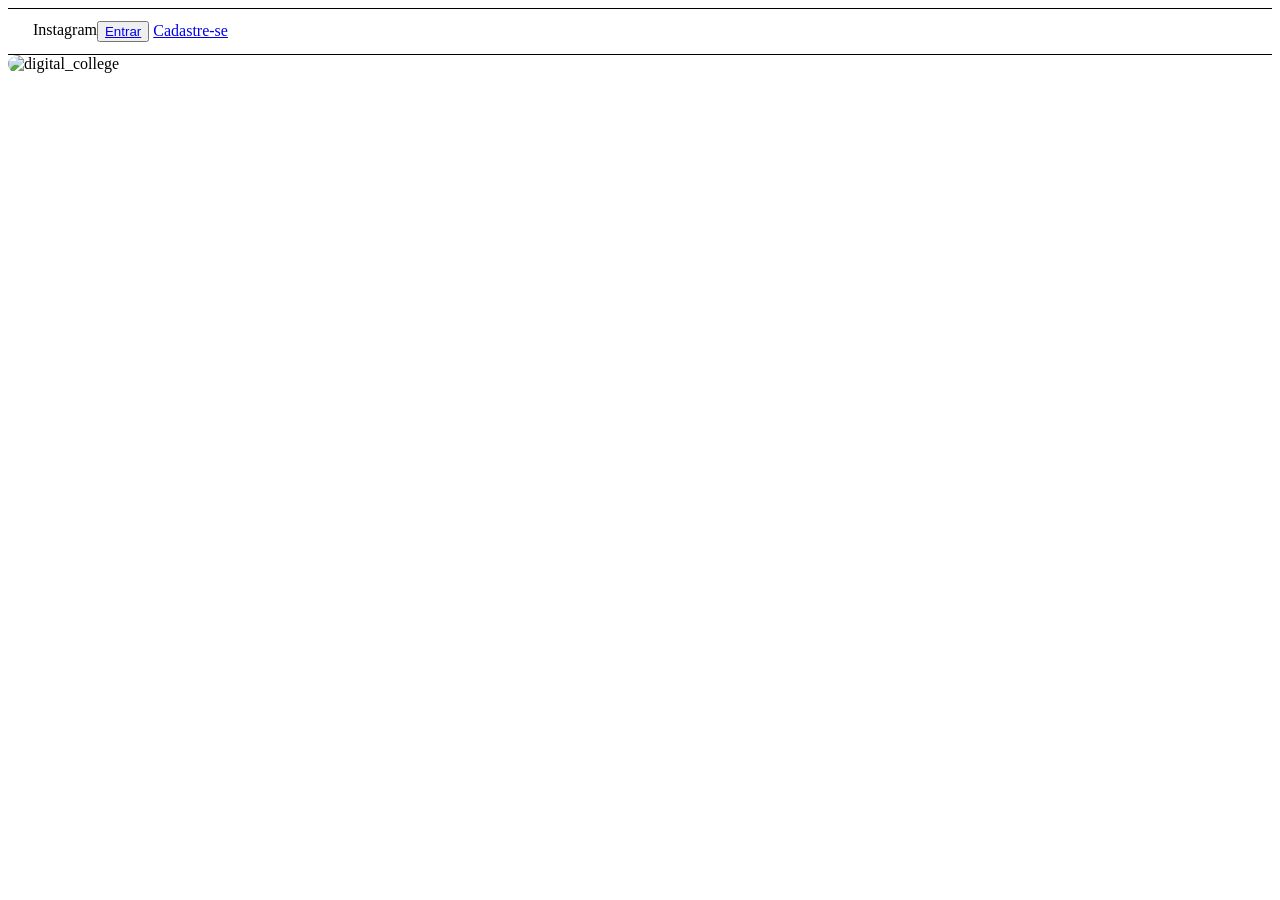
==== index.html @ 43a05613 "primeiro commit" ====
<!DOCTYPE html>
<html lang="pt-BR">
<head>
    <meta charset="UTF-8">
    <meta name="viewport" content="width=device-width, initial-scale=1.0">
    <title>Perfil do Instagram</title>
    <link rel="stylesheet" href="style.css">
</head>
<body>

    <header class="topo">
        <div class="topo_direito">
            Instagram
        </div>
        <div class="topo_esquerdo">
            <button class=""><a href="https://www.instagram.com/accounts/login/?next=%2Fdigitalcollegebr%2F&source=desktop_nav">Entrar</a></button>
            <a href="https://www.instagram.com/accounts/emailsignup/">Cadastre-se</a>
        </div>
    </header>
    
    <div>
        <img class="fotodoperfil" src="https://scontent.cdninstagram.com/v/t51.82787-19/590409916_18061246415629563_3372163222906631477_n.jpg?stp=dst-jpg_s150x150_tt6&_nc_cat=108&ccb=7-5&_nc_sid=f7ccc5&efg=eyJ2ZW5jb2RlX3RhZyI6InByb2ZpbGVfcGljLnd3dy4zODEuQzMifQ%3D%3D&_nc_ohc=gFbC1vBKerYQ7kNvwGE9d-O&_nc_oc=AdqjjHhSqn-TiH2oVNxGgLSxRwfoQ6ft7R94mppZNViqtXNPcxkmL9AdVPqzAErIkko&_nc_zt=24&_nc_ht=scontent.cdninstagram.com&_nc_gid=qAGZfdOoos5RETiTaDsreA&_nc_ss=7b689&oh=00_AQJuX-PdkKJggHVuyYEhwKoTq9SeVcZaqMMuGZTqsvoJww&oe=6AB09D80" alt="digital_college">
    </div>

</body>
</html>
---- style.css ----
header{
    background-color: white;
    padding: 12px 25px;
    border: 2px  solid black;
    border-width: 1px 0 1px 0;
    flex-direction: row;

    display: flex;
    flex-direction: row; 
    align-items: left; 
    justify-content: left;
}

.topo_esquerdo{
    /* display: flex; */
    /* align-items: right; */
}

.fotodoperfil{
    border-radius: 80px;
}
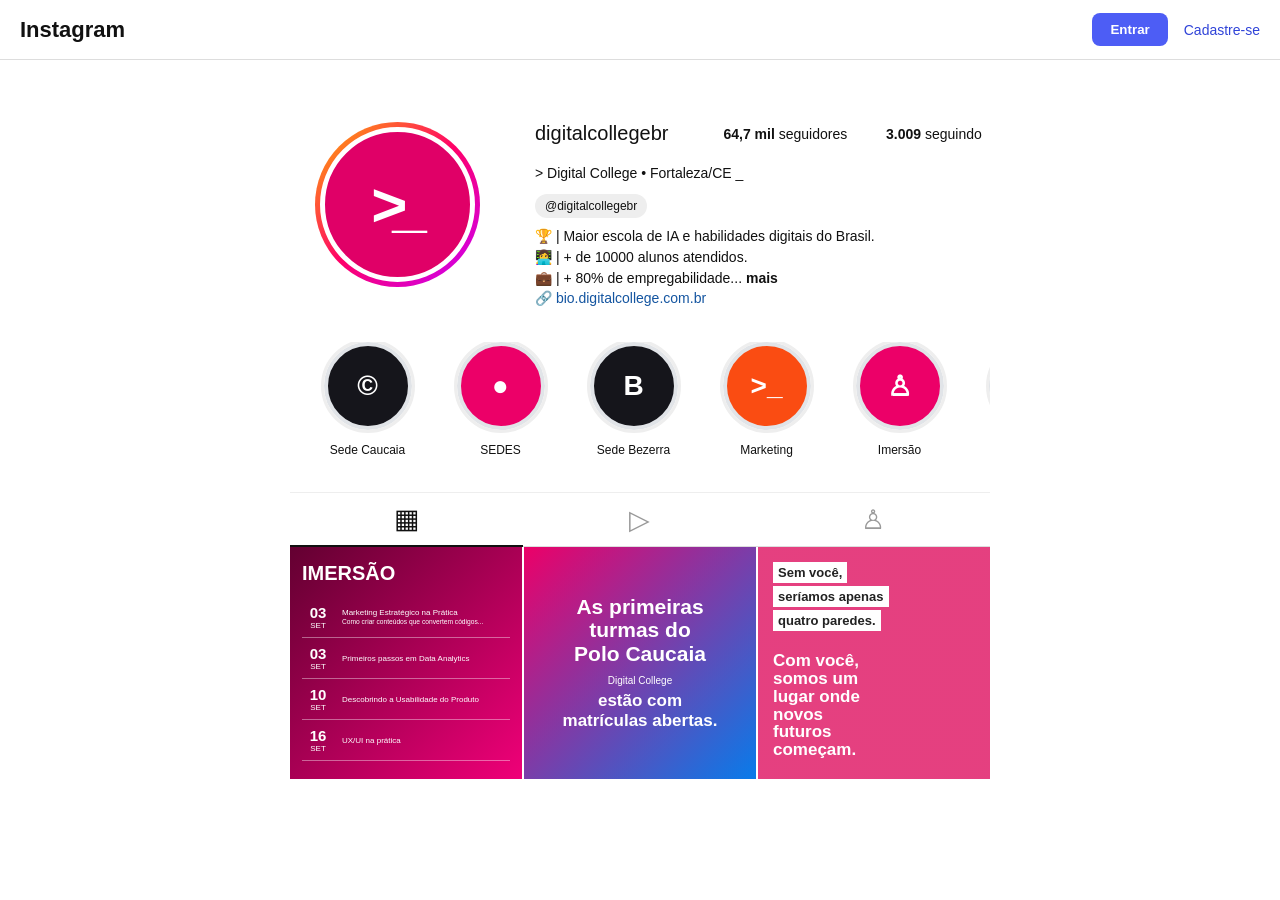
==== commit 827bf835: "Atualização do perfil" ====
--- a/index.html
+++ b/index.html
@@ -3,24 +3,202 @@
 <head>
     <meta charset="UTF-8">
     <meta name="viewport" content="width=device-width, initial-scale=1.0">
-    <title>Perfil do Instagram</title>
+    <title>Instagram - Digital College</title>
     <link rel="stylesheet" href="style.css">
 </head>
+
 <body>
 
     <header class="topo">
-        <div class="topo_direito">
-            Instagram
-        </div>
-        <div class="topo_esquerdo">
-            <button class=""><a href="https://www.instagram.com/accounts/login/?next=%2Fdigitalcollegebr%2F&source=desktop_nav">Entrar</a></button>
+        <h1>Instagram</h1>
+
+        <div class="botoes">
+            <button>Entrar</button>
             <a href="https://www.instagram.com/accounts/emailsignup/">Cadastre-se</a>
         </div>
     </header>
-    
-    <div>
-        <img class="fotodoperfil" src="https://scontent.cdninstagram.com/v/t51.82787-19/590409916_18061246415629563_3372163222906631477_n.jpg?stp=dst-jpg_s150x150_tt6&_nc_cat=108&ccb=7-5&_nc_sid=f7ccc5&efg=eyJ2ZW5jb2RlX3RhZyI6InByb2ZpbGVfcGljLnd3dy4zODEuQzMifQ%3D%3D&_nc_ohc=gFbC1vBKerYQ7kNvwGE9d-O&_nc_oc=AdqjjHhSqn-TiH2oVNxGgLSxRwfoQ6ft7R94mppZNViqtXNPcxkmL9AdVPqzAErIkko&_nc_zt=24&_nc_ht=scontent.cdninstagram.com&_nc_gid=qAGZfdOoos5RETiTaDsreA&_nc_ss=7b689&oh=00_AQJuX-PdkKJggHVuyYEhwKoTq9SeVcZaqMMuGZTqsvoJww&oe=6AB09D80" alt="digital_college">
-    </div>
+
+    <main>
+
+        <section class="perfil">
+
+            <div class="foto-perfil">
+                <div class="logo">
+                    <span>&gt;_</span>
+                </div>
+            </div>
+
+            <div class="informacoes">
+
+                <div class="linha-principal">
+                    <h2>digitalcollegebr</h2>
+
+                    <div class="numeros">
+                        <strong>64,7 mil</strong> seguidores
+                        <strong>3.009</strong> seguindo
+                    </div>
+                </div>
+
+                <p class="categoria">
+                    &gt; Digital College • Fortaleza/CE _
+                </p>
+
+                <div class="tag">@digitalcollegebr</div>
+
+                <p>🏆 | Maior escola de IA e habilidades digitais do Brasil.</p>
+                <p>👩‍💻 | + de 10000 alunos atendidos.</p>
+                <p>💼 | + 80% de empregabilidade... <b>mais</b></p>
+
+                <a class="site" href="#">
+                    🔗 bio.digitalcollege.com.br
+                </a>
+
+            </div>
+        </section>
+
+        <section class="stories">
+
+            <div class="story">
+                <div class="story-icon preto">
+                    <span>©</span>
+                </div>
+                <p>Sede Caucaia</p>
+            </div>
+
+            <div class="story">
+                <div class="story-icon rosa">
+                    <span>●</span>
+                </div>
+                <p>SEDES</p>
+            </div>
+
+            <div class="story">
+                <div class="story-icon preto">
+                    <span>B</span>
+                </div>
+                <p>Sede Bezerra</p>
+            </div>
+
+            <div class="story">
+                <div class="story-icon laranja">
+                    <span>&gt;_</span>
+                </div>
+                <p>Marketing</p>
+            </div>
+
+            <div class="story">
+                <div class="story-icon rosa">
+                    <span>♙</span>
+                </div>
+                <p>Imersão</p>
+            </div>
+
+            <div class="story">
+                <div class="story-icon preto">
+                    <span>+</span>
+                </div>
+                <p>Imersões</p>
+            </div>
+
+        </section>
+
+        <nav class="menu">
+
+            <div class="menu-item ativo">
+                ▦
+            </div>
+
+            <div class="menu-item">
+                ▷
+            </div>
+
+            <div class="menu-item">
+                ♙
+            </div>
+
+        </nav>
+
+        <section class="posts">
+
+            <article class="post">
+                <div class="post-conteudo post1">
+                    <h3>IMERSÃO</h3>
+
+                    <div class="agenda">
+                        <div>
+                            <strong>03</strong>
+                            SET
+                        </div>
+
+                        <p>
+                            Marketing Estratégico na Prática<br>
+                            <small>Como criar conteúdos que convertem códigos...</small>
+                        </p>
+                    </div>
+
+                    <div class="agenda">
+                        <div>
+                            <strong>03</strong>
+                            SET
+                        </div>
+
+                        <p>
+                            Primeiros passos em Data Analytics
+                        </p>
+                    </div>
+
+                    <div class="agenda">
+                        <div>
+                            <strong>10</strong>
+                            SET
+                        </div>
+
+                        <p>
+                            Descobrindo a Usabilidade do Produto
+                        </p>
+                    </div>
+
+                    <div class="agenda">
+                        <div>
+                            <strong>16</strong>
+                            SET
+                        </div>
+
+                        <p>
+                            UX/UI na prática
+                        </p>
+                    </div>
+                </div>
+            </article>
+
+            <article class="post post2">
+                <div>
+                    <h2>As primeiras<br>turmas do<br>Polo Caucaia</h2>
+                    <p>Digital College</p>
+                    <strong>estão com<br>matrículas abertas.</strong>
+                </div>
+            </article>
+
+            <article class="post post3">
+                <div class="texto-post">
+                    <span>Sem você,</span>
+                    <span>seríamos apenas</span>
+                    <span>quatro paredes.</span>
+
+                    <p>
+                        Com você,<br>
+                        somos um<br>
+                        lugar onde<br>
+                        novos<br>
+                        futuros<br>
+                        começam.
+                    </p>
+                </div>
+            </article>
+
+        </section>
+
+    </main>
 
 </body>
 </html>
--- a/style.css
+++ b/style.css
@@ -1,21 +1,439 @@
-header{
-    background-color: white;
-    padding: 12px 25px;
-    border: 2px  solid black;
-    border-width: 1px 0 1px 0;
-    flex-direction: row;
-
-    display: flex;
-    flex-direction: row; 
-    align-items: left; 
-    justify-content: left;
-}
-
-.topo_esquerdo{
-    /* display: flex; */
-    /* align-items: right; */
-}
-
-.fotodoperfil{
-    border-radius: 80px;
-}
+* {
+    margin: 0;
+    padding: 0;
+    box-sizing: border-box;
+}
+
+body {
+    font-family: Arial, Helvetica, sans-serif;
+    color: #111;
+    background: #fff;
+}
+
+/* TOPO */
+
+.topo {
+    height: 60px;
+    border-bottom: 1px solid #ddd;
+
+    display: flex;
+    align-items: center;
+    justify-content: space-between;
+
+    padding: 0 20px;
+}
+
+.topo h1 {
+    font-size: 22px;
+    font-weight: 600;
+}
+
+.botoes {
+    display: flex;
+    align-items: center;
+    gap: 16px;
+}
+
+.botoes button {
+    border: none;
+    background: #4d5df5;
+    color: white;
+
+    padding: 9px 18px;
+    border-radius: 8px;
+
+    font-weight: bold;
+    cursor: pointer;
+}
+
+.botoes a {
+    color: #3044d8;
+    text-decoration: none;
+    font-size: 14px;
+}
+
+/* PERFIL */
+
+main {
+    max-width: 700px;
+    margin: auto;
+}
+
+.perfil {
+    display: flex;
+    gap: 55px;
+    padding: 62px 25px 35px;
+}
+
+.foto-perfil {
+    min-width: 165px;
+    height: 165px;
+
+    border-radius: 50%;
+
+    padding: 5px;
+
+    background: linear-gradient(
+        135deg,
+        #ffb000,
+        #ff0069,
+        #c800ff
+    );
+}
+
+.logo {
+    width: 100%;
+    height: 100%;
+
+    border-radius: 50%;
+
+    background: #e00067;
+
+    border: 5px solid white;
+
+    display: flex;
+    justify-content: center;
+    align-items: center;
+}
+
+.logo span {
+    color: white;
+    font-size: 62px;
+    font-weight: bold;
+    letter-spacing: -15px;
+    margin-left: -12px;
+}
+
+.informacoes {
+    flex: 1;
+}
+
+.linha-principal {
+    display: flex;
+    align-items: center;
+    gap: 55px;
+    margin-bottom: 18px;
+}
+
+.linha-principal h2 {
+    font-size: 20px;
+    font-weight: 400;
+}
+
+.numeros {
+    font-size: 14px;
+    white-space: nowrap;
+}
+
+.numeros strong:nth-of-type(2) {
+    margin-left: 35px;
+}
+
+.categoria {
+    font-size: 14px;
+    margin-bottom: 10px;
+}
+
+.tag {
+    display: inline-block;
+    background: #eee;
+    border-radius: 20px;
+    padding: 5px 10px;
+    font-size: 12px;
+    margin-bottom: 8px;
+}
+
+.informacoes p {
+    font-size: 14px;
+    line-height: 1.5;
+}
+
+.site {
+    color: #1455a0;
+    text-decoration: none;
+    font-size: 14px;
+}
+
+/* STORIES */
+
+.stories {
+    display: flex;
+    gap: 28px;
+
+    padding: 0 25px 35px;
+
+    overflow: hidden;
+}
+
+.story {
+    min-width: 105px;
+    text-align: center;
+}
+
+.story-icon {
+    width: 88px;
+    height: 88px;
+
+    margin: auto;
+
+    border-radius: 50%;
+
+    border: 4px solid #e1e4e8;
+    outline: 3px solid #eee;
+
+    display: flex;
+    align-items: center;
+    justify-content: center;
+
+    color: white;
+
+    font-size: 28px;
+    font-weight: bold;
+}
+
+.preto {
+    background: #15151b;
+}
+
+.rosa {
+    background: #ec0068;
+}
+
+.laranja {
+    background: #fa4c12;
+}
+
+.story p {
+    font-size: 12px;
+    margin-top: 13px;
+}
+
+/* MENU */
+
+.menu {
+    height: 55px;
+
+    border-bottom: 1px solid #ddd;
+    border-top: 1px solid #eee;
+
+    display: flex;
+    justify-content: space-around;
+    align-items: center;
+}
+
+.menu-item {
+    width: 33.33%;
+    text-align: center;
+
+    color: #999;
+    font-size: 27px;
+    height: 55px;
+
+    display: flex;
+    align-items: center;
+    justify-content: center;
+}
+
+.menu-item.ativo {
+    color: #111;
+    border-bottom: 2px solid #111;
+}
+
+/* POSTS */
+
+.posts {
+    display: grid;
+    grid-template-columns: repeat(3, 1fr);
+    gap: 2px;
+}
+
+.post {
+    aspect-ratio: 1 / 1;
+    overflow: hidden;
+}
+
+/* PRIMEIRO POST */
+
+.post1 {
+    height: 100%;
+    padding: 15px 12px;
+
+    color: white;
+
+    background:
+        linear-gradient(
+            135deg,
+            #630031,
+            #f00078
+        );
+}
+
+.post1 h3 {
+    font-size: 20px;
+    margin-bottom: 12px;
+}
+
+.agenda {
+    display: flex;
+    align-items: center;
+
+    gap: 8px;
+
+    border-bottom: 1px solid rgba(255,255,255,.4);
+
+    padding: 7px 0;
+
+    font-size: 8px;
+}
+
+.agenda div {
+    width: 32px;
+    text-align: center;
+}
+
+.agenda strong {
+    display: block;
+    font-size: 15px;
+}
+
+.agenda p {
+    font-size: 8px;
+}
+
+/* SEGUNDO POST */
+
+.post2 {
+    background: linear-gradient(
+        135deg,
+        #ec0068,
+        #087bea
+    );
+
+    color: white;
+
+    display: flex;
+    align-items: center;
+    justify-content: center;
+
+    text-align: center;
+}
+
+.post2 h2 {
+    font-size: 21px;
+    line-height: 1.1;
+    margin-bottom: 10px;
+}
+
+.post2 p {
+    font-size: 10px;
+    margin-bottom: 5px;
+}
+
+.post2 strong {
+    font-size: 17px;
+}
+
+/* TERCEIRO POST */
+
+.post3 {
+    background:
+        linear-gradient(
+            rgba(220, 0, 85, .75),
+            rgba(220, 0, 85, .75)
+        ),
+        url("https://images.unsplash.com/photo-1521737711867-e3b97375f902?auto=format&fit=crop&w=600&q=80");
+
+    background-size: cover;
+    background-position: center;
+
+    color: white;
+
+    padding: 15px;
+}
+
+.texto-post {
+    display: flex;
+    flex-direction: column;
+    gap: 3px;
+}
+
+.texto-post span {
+    background: white;
+    color: #222;
+
+    width: fit-content;
+
+    padding: 3px 5px;
+
+    font-size: 13px;
+    font-weight: bold;
+}
+
+.texto-post p {
+    margin-top: 18px;
+
+    font-size: 17px;
+    font-weight: bold;
+    line-height: 1.05;
+}
+
+/* RESPONSIVO */
+
+@media (max-width: 600px) {
+
+    .perfil {
+        gap: 25px;
+        padding: 40px 15px 30px;
+    }
+
+    .foto-perfil {
+        min-width: 100px;
+        height: 100px;
+    }
+
+    .logo span {
+        font-size: 40px;
+    }
+
+    .linha-principal {
+        display: block;
+    }
+
+    .numeros {
+        margin-top: 12px;
+    }
+
+    .numeros strong:nth-of-type(2) {
+        margin-left: 15px;
+    }
+
+    .stories {
+        gap: 12px;
+        padding-left: 15px;
+    }
+
+    .story {
+        min-width: 80px;
+    }
+
+    .story-icon {
+        width: 70px;
+        height: 70px;
+    }
+
+    .post2 h2 {
+        font-size: 16px;
+    }
+
+    .post2 strong {
+        font-size: 13px;
+    }
+
+    .texto-post span {
+        font-size: 10px;
+    }
+
+    .texto-post p {
+        font-size: 13px;
+    }
+}
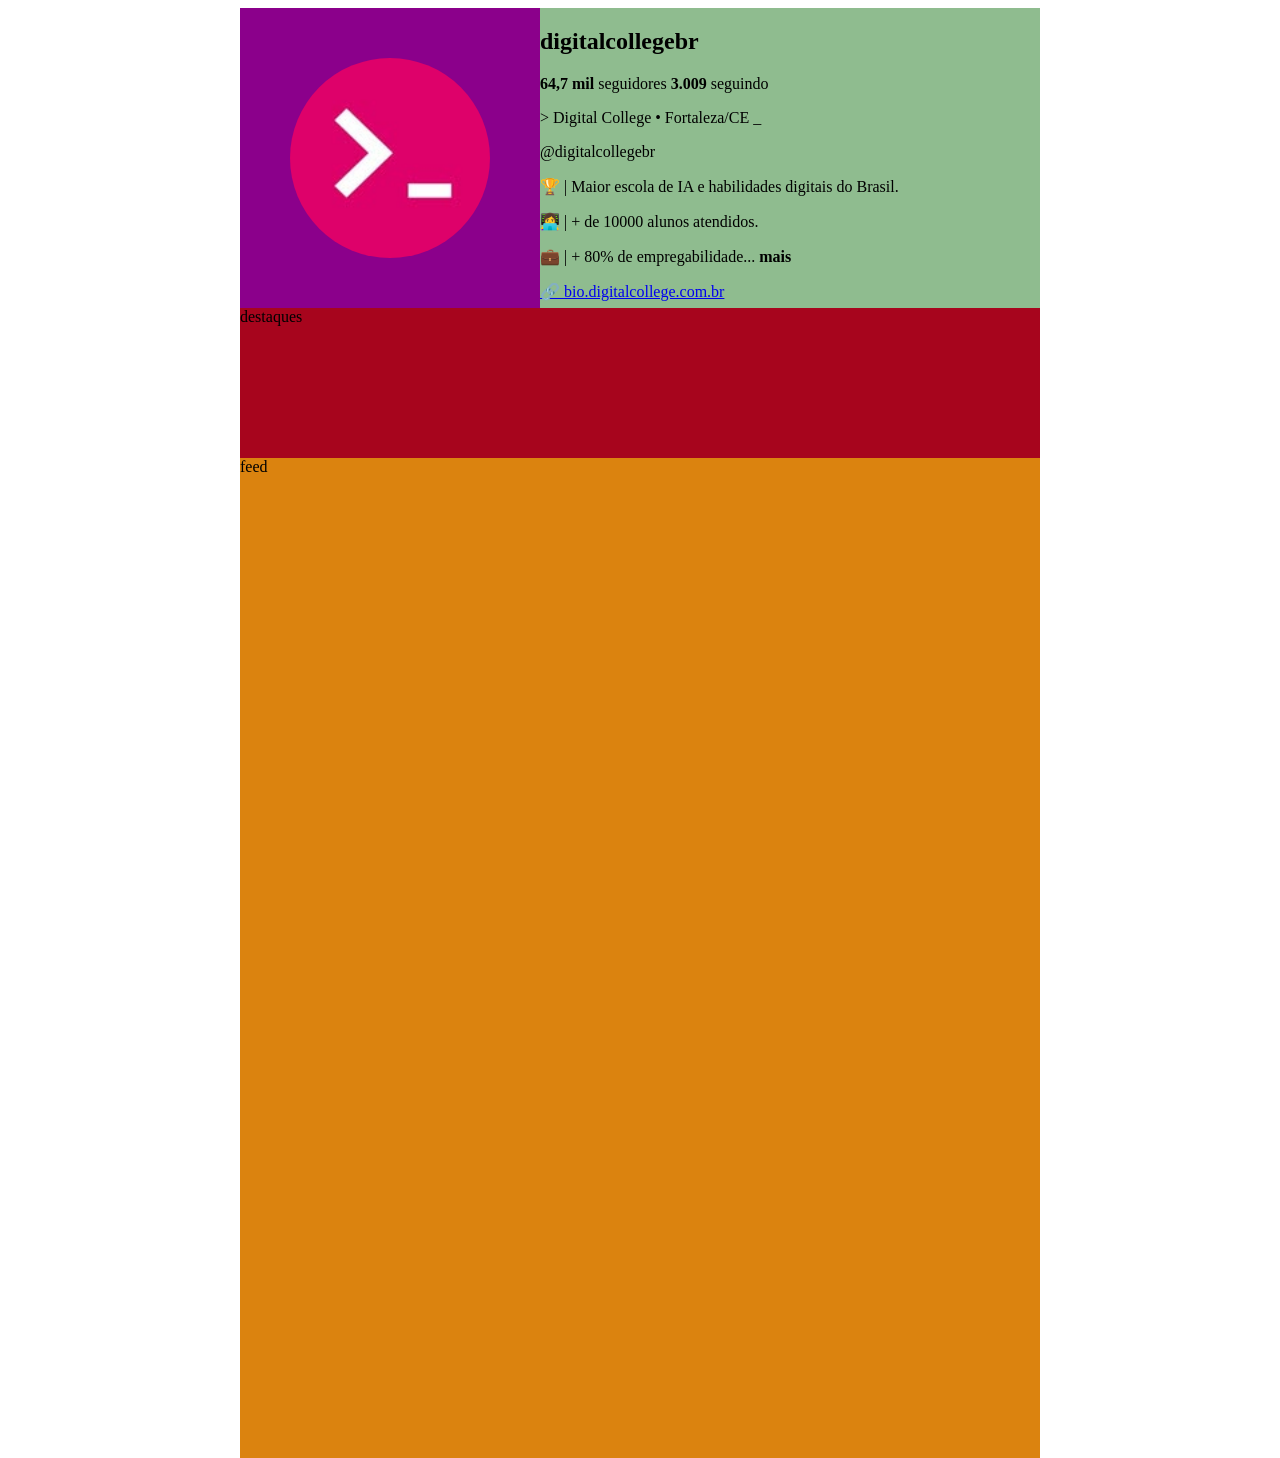
==== commit 988b491d: "fix(ajeitei mais um pouco o cabecalho)" ====
--- a/index.html
+++ b/index.html
@@ -1,204 +1,48 @@
 <!DOCTYPE html>
-<html lang="pt-BR">
+<html lang="en">
 <head>
     <meta charset="UTF-8">
     <meta name="viewport" content="width=device-width, initial-scale=1.0">
-    <title>Instagram - Digital College</title>
+    <title>Insta</title>
     <link rel="stylesheet" href="style.css">
 </head>
-
 <body>
-
-    <header class="topo">
-        <h1>Instagram</h1>
-
-        <div class="botoes">
-            <button>Entrar</button>
-            <a href="https://www.instagram.com/accounts/emailsignup/">Cadastre-se</a>
-        </div>
-    </header>
-
-    <main>
-
-        <section class="perfil">
-
-            <div class="foto-perfil">
-                <div class="logo">
-                    <span>&gt;_</span>
+    <div id="conteudo">
+            <div id="cabecalho">    
+                <div id="fotodeperfil">
+                    <img id="foto" height="200" src="12.jpg" alt="Digital_College">
                 </div>
-            </div>
-
-            <div class="informacoes">
-
-                <div class="linha-principal">
+                <div id="textodeperfil">
                     <h2>digitalcollegebr</h2>
 
-                    <div class="numeros">
+                    <div id="numeros">
                         <strong>64,7 mil</strong> seguidores
                         <strong>3.009</strong> seguindo
                     </div>
+
+                    <div id="categorias">
+                    <p class="categoria">
+                    > Digital College • Fortaleza/CE _
+                    </p>
+
+                    <div class="tag">@digitalcollegebr
+                    </div>
+                        
+                        <p>🏆 | Maior escola de IA e habilidades digitais do Brasil.</p>
+                        <p>👩‍💻 | + de 10000 alunos atendidos.</p>
+                        <p>💼 | + 80% de empregabilidade... <b>mais</b></p>
+                       
+                    <a class="site" href="#">
+                        🔗 bio.digitalcollege.com.br
+                    </a>
                 </div>
 
-                <p class="categoria">
-                    &gt; Digital College • Fortaleza/CE _
-                </p>
-
-                <div class="tag">@digitalcollegebr</div>
-
-                <p>🏆 | Maior escola de IA e habilidades digitais do Brasil.</p>
-                <p>👩‍💻 | + de 10000 alunos atendidos.</p>
-                <p>💼 | + 80% de empregabilidade... <b>mais</b></p>
-
-                <a class="site" href="#">
-                    🔗 bio.digitalcollege.com.br
-                </a>
-
+                </div>
             </div>
-        </section>
-
-        <section class="stories">
-
-            <div class="story">
-                <div class="story-icon preto">
-                    <span>©</span>
-                </div>
-                <p>Sede Caucaia</p>
-            </div>
-
-            <div class="story">
-                <div class="story-icon rosa">
-                    <span>●</span>
-                </div>
-                <p>SEDES</p>
-            </div>
-
-            <div class="story">
-                <div class="story-icon preto">
-                    <span>B</span>
-                </div>
-                <p>Sede Bezerra</p>
-            </div>
-
-            <div class="story">
-                <div class="story-icon laranja">
-                    <span>&gt;_</span>
-                </div>
-                <p>Marketing</p>
-            </div>
-
-            <div class="story">
-                <div class="story-icon rosa">
-                    <span>♙</span>
-                </div>
-                <p>Imersão</p>
-            </div>
-
-            <div class="story">
-                <div class="story-icon preto">
-                    <span>+</span>
-                </div>
-                <p>Imersões</p>
-            </div>
-
-        </section>
-
-        <nav class="menu">
-
-            <div class="menu-item ativo">
-                ▦
-            </div>
-
-            <div class="menu-item">
-                ▷
-            </div>
-
-            <div class="menu-item">
-                ♙
-            </div>
-
-        </nav>
-
-        <section class="posts">
-
-            <article class="post">
-                <div class="post-conteudo post1">
-                    <h3>IMERSÃO</h3>
-
-                    <div class="agenda">
-                        <div>
-                            <strong>03</strong>
-                            SET
-                        </div>
-
-                        <p>
-                            Marketing Estratégico na Prática<br>
-                            <small>Como criar conteúdos que convertem códigos...</small>
-                        </p>
-                    </div>
-
-                    <div class="agenda">
-                        <div>
-                            <strong>03</strong>
-                            SET
-                        </div>
-
-                        <p>
-                            Primeiros passos em Data Analytics
-                        </p>
-                    </div>
-
-                    <div class="agenda">
-                        <div>
-                            <strong>10</strong>
-                            SET
-                        </div>
-
-                        <p>
-                            Descobrindo a Usabilidade do Produto
-                        </p>
-                    </div>
-
-                    <div class="agenda">
-                        <div>
-                            <strong>16</strong>
-                            SET
-                        </div>
-
-                        <p>
-                            UX/UI na prática
-                        </p>
-                    </div>
-                </div>
-            </article>
-
-            <article class="post post2">
-                <div>
-                    <h2>As primeiras<br>turmas do<br>Polo Caucaia</h2>
-                    <p>Digital College</p>
-                    <strong>estão com<br>matrículas abertas.</strong>
-                </div>
-            </article>
-
-            <article class="post post3">
-                <div class="texto-post">
-                    <span>Sem você,</span>
-                    <span>seríamos apenas</span>
-                    <span>quatro paredes.</span>
-
-                    <p>
-                        Com você,<br>
-                        somos um<br>
-                        lugar onde<br>
-                        novos<br>
-                        futuros<br>
-                        começam.
-                    </p>
-                </div>
-            </article>
-
-        </section>
-
-    </main>
-
+            <div id="destaques">destaques</div>
+            <div id="feed">feed</div>
+    </div>
 </body>
 </html>
+
+
--- a/style.css
+++ b/style.css
@@ -1,439 +1,61 @@
-* {
-    margin: 0;
-    padding: 0;
-    box-sizing: border-box;
+#conteudo {
+    width: 800px;
+    height: 1000px;
+    background-color: rgb(255, 230, 0);
+    margin: 0 auto;
 }
 
-body {
-    font-family: Arial, Helvetica, sans-serif;
-    color: #111;
-    background: #fff;
+#cabecalho {
+    width: 800px;
+    height: 300px;
+    background-color: rgb(6, 119, 119) ;
+    display: flex;
 }
 
-/* TOPO */
-
-.topo {
-    height: 60px;
-    border-bottom: 1px solid #ddd;
-
-    display: flex;
-    align-items: center;
-    justify-content: space-between;
-
-    padding: 0 20px;
+#destaques {
+    height: 150px;
+    width: 800px;
+    background-color: rgb(167, 5, 29);
 }
 
-.topo h1 {
-    font-size: 22px;
-    font-weight: 600;
+#feed{
+    height: 1000px;
+    width: 800px;
+    background-color: rgb(219, 131, 15);
 }
 
-.botoes {
-    display: flex;
-    align-items: center;
-    gap: 16px;
-}
-
-.botoes button {
-    border: none;
-    background: #4d5df5;
-    color: white;
-
-    padding: 9px 18px;
-    border-radius: 8px;
-
-    font-weight: bold;
-    cursor: pointer;
-}
-
-.botoes a {
-    color: #3044d8;
-    text-decoration: none;
-    font-size: 14px;
-}
-
-/* PERFIL */
-
-main {
-    max-width: 700px;
-    margin: auto;
-}
-
-.perfil {
-    display: flex;
-    gap: 55px;
-    padding: 62px 25px 35px;
-}
-
-.foto-perfil {
-    min-width: 165px;
-    height: 165px;
-
-    border-radius: 50%;
-
-    padding: 5px;
-
-    background: linear-gradient(
-        135deg,
-        #ffb000,
-        #ff0069,
-        #c800ff
-    );
-}
-
-.logo {
-    width: 100%;
-    height: 100%;
-
-    border-radius: 50%;
-
-    background: #e00067;
-
-    border: 5px solid white;
-
-    display: flex;
-    justify-content: center;
-    align-items: center;
-}
-
-.logo span {
-    color: white;
-    font-size: 62px;
-    font-weight: bold;
-    letter-spacing: -15px;
-    margin-left: -12px;
-}
-
-.informacoes {
-    flex: 1;
-}
-
-.linha-principal {
-    display: flex;
-    align-items: center;
-    gap: 55px;
-    margin-bottom: 18px;
-}
-
-.linha-principal h2 {
-    font-size: 20px;
-    font-weight: 400;
-}
-
-.numeros {
-    font-size: 14px;
-    white-space: nowrap;
-}
-
-.numeros strong:nth-of-type(2) {
-    margin-left: 35px;
-}
-
-.categoria {
-    font-size: 14px;
-    margin-bottom: 10px;
-}
-
-.tag {
-    display: inline-block;
-    background: #eee;
-    border-radius: 20px;
-    padding: 5px 10px;
-    font-size: 12px;
-    margin-bottom: 8px;
-}
-
-.informacoes p {
-    font-size: 14px;
-    line-height: 1.5;
-}
-
-.site {
-    color: #1455a0;
-    text-decoration: none;
-    font-size: 14px;
-}
-
-/* STORIES */
-
-.stories {
-    display: flex;
-    gap: 28px;
-
-    padding: 0 25px 35px;
-
-    overflow: hidden;
-}
-
-.story {
-    min-width: 105px;
-    text-align: center;
-}
-
-.story-icon {
-    width: 88px;
-    height: 88px;
-
-    margin: auto;
-
-    border-radius: 50%;
-
-    border: 4px solid #e1e4e8;
-    outline: 3px solid #eee;
-
+#fotodeperfil{
+    width: 300px;
+    height: 300px;
+    background-color: darkmagenta;
     display: flex;
     align-items: center;
     justify-content: center;
+    /* padding: 50px;
+    box-sizing: border-box;
+    uma opção pra enquadrar aí  */
 
-    color: white;
-
-    font-size: 28px;
-    font-weight: bold;
 }
 
-.preto {
-    background: #15151b;
+#foto{
+    border-radius: 100px;
 }
 
-.rosa {
-    background: #ec0068;
+/* img{
+    border-radius: 50%;
+    margin: 50px;
+} outra opção*/
+
+#textodeperfil{
+    width: 500px;
+    height: 300px;
+    background-color: darkseagreen;
+
 }
 
-.laranja {
-    background: #fa4c12;
-}
 
-.story p {
-    font-size: 12px;
-    margin-top: 13px;
-}
 
-/* MENU */
-
-.menu {
-    height: 55px;
-
-    border-bottom: 1px solid #ddd;
-    border-top: 1px solid #eee;
-
-    display: flex;
-    justify-content: space-around;
-    align-items: center;
-}
-
-.menu-item {
-    width: 33.33%;
-    text-align: center;
-
-    color: #999;
-    font-size: 27px;
-    height: 55px;
-
-    display: flex;
-    align-items: center;
-    justify-content: center;
-}
-
-.menu-item.ativo {
-    color: #111;
-    border-bottom: 2px solid #111;
-}
-
-/* POSTS */
-
-.posts {
-    display: grid;
-    grid-template-columns: repeat(3, 1fr);
-    gap: 2px;
-}
-
-.post {
-    aspect-ratio: 1 / 1;
-    overflow: hidden;
-}
-
-/* PRIMEIRO POST */
-
-.post1 {
-    height: 100%;
-    padding: 15px 12px;
-
-    color: white;
-
-    background:
-        linear-gradient(
-            135deg,
-            #630031,
-            #f00078
-        );
-}
-
-.post1 h3 {
-    font-size: 20px;
-    margin-bottom: 12px;
-}
-
-.agenda {
-    display: flex;
-    align-items: center;
-
-    gap: 8px;
-
-    border-bottom: 1px solid rgba(255,255,255,.4);
-
-    padding: 7px 0;
-
-    font-size: 8px;
-}
-
-.agenda div {
-    width: 32px;
-    text-align: center;
-}
-
-.agenda strong {
-    display: block;
-    font-size: 15px;
-}
-
-.agenda p {
-    font-size: 8px;
-}
-
-/* SEGUNDO POST */
-
-.post2 {
-    background: linear-gradient(
-        135deg,
-        #ec0068,
-        #087bea
-    );
-
-    color: white;
-
-    display: flex;
-    align-items: center;
-    justify-content: center;
-
-    text-align: center;
-}
-
-.post2 h2 {
-    font-size: 21px;
-    line-height: 1.1;
-    margin-bottom: 10px;
-}
-
-.post2 p {
-    font-size: 10px;
-    margin-bottom: 5px;
-}
-
-.post2 strong {
-    font-size: 17px;
-}
-
-/* TERCEIRO POST */
-
-.post3 {
-    background:
-        linear-gradient(
-            rgba(220, 0, 85, .75),
-            rgba(220, 0, 85, .75)
-        ),
-        url("https://images.unsplash.com/photo-1521737711867-e3b97375f902?auto=format&fit=crop&w=600&q=80");
-
-    background-size: cover;
-    background-position: center;
-
-    color: white;
-
-    padding: 15px;
-}
-
-.texto-post {
-    display: flex;
-    flex-direction: column;
-    gap: 3px;
-}
-
-.texto-post span {
-    background: white;
-    color: #222;
-
-    width: fit-content;
-
-    padding: 3px 5px;
-
-    font-size: 13px;
-    font-weight: bold;
-}
-
-.texto-post p {
-    margin-top: 18px;
-
-    font-size: 17px;
-    font-weight: bold;
-    line-height: 1.05;
-}
-
-/* RESPONSIVO */
-
-@media (max-width: 600px) {
-
-    .perfil {
-        gap: 25px;
-        padding: 40px 15px 30px;
-    }
-
-    .foto-perfil {
-        min-width: 100px;
-        height: 100px;
-    }
-
-    .logo span {
-        font-size: 40px;
-    }
-
-    .linha-principal {
-        display: block;
-    }
-
-    .numeros {
-        margin-top: 12px;
-    }
-
-    .numeros strong:nth-of-type(2) {
-        margin-left: 15px;
-    }
-
-    .stories {
-        gap: 12px;
-        padding-left: 15px;
-    }
-
-    .story {
-        min-width: 80px;
-    }
-
-    .story-icon {
-        width: 70px;
-        height: 70px;
-    }
-
-    .post2 h2 {
-        font-size: 16px;
-    }
-
-    .post2 strong {
-        font-size: 13px;
-    }
-
-    .texto-post span {
-        font-size: 10px;
-    }
-
-    .texto-post p {
-        font-size: 13px;
-    }
-}
+#tag{
+    background-color: rgb(10, 132, 240);
+    border-radius: 50px;
+}
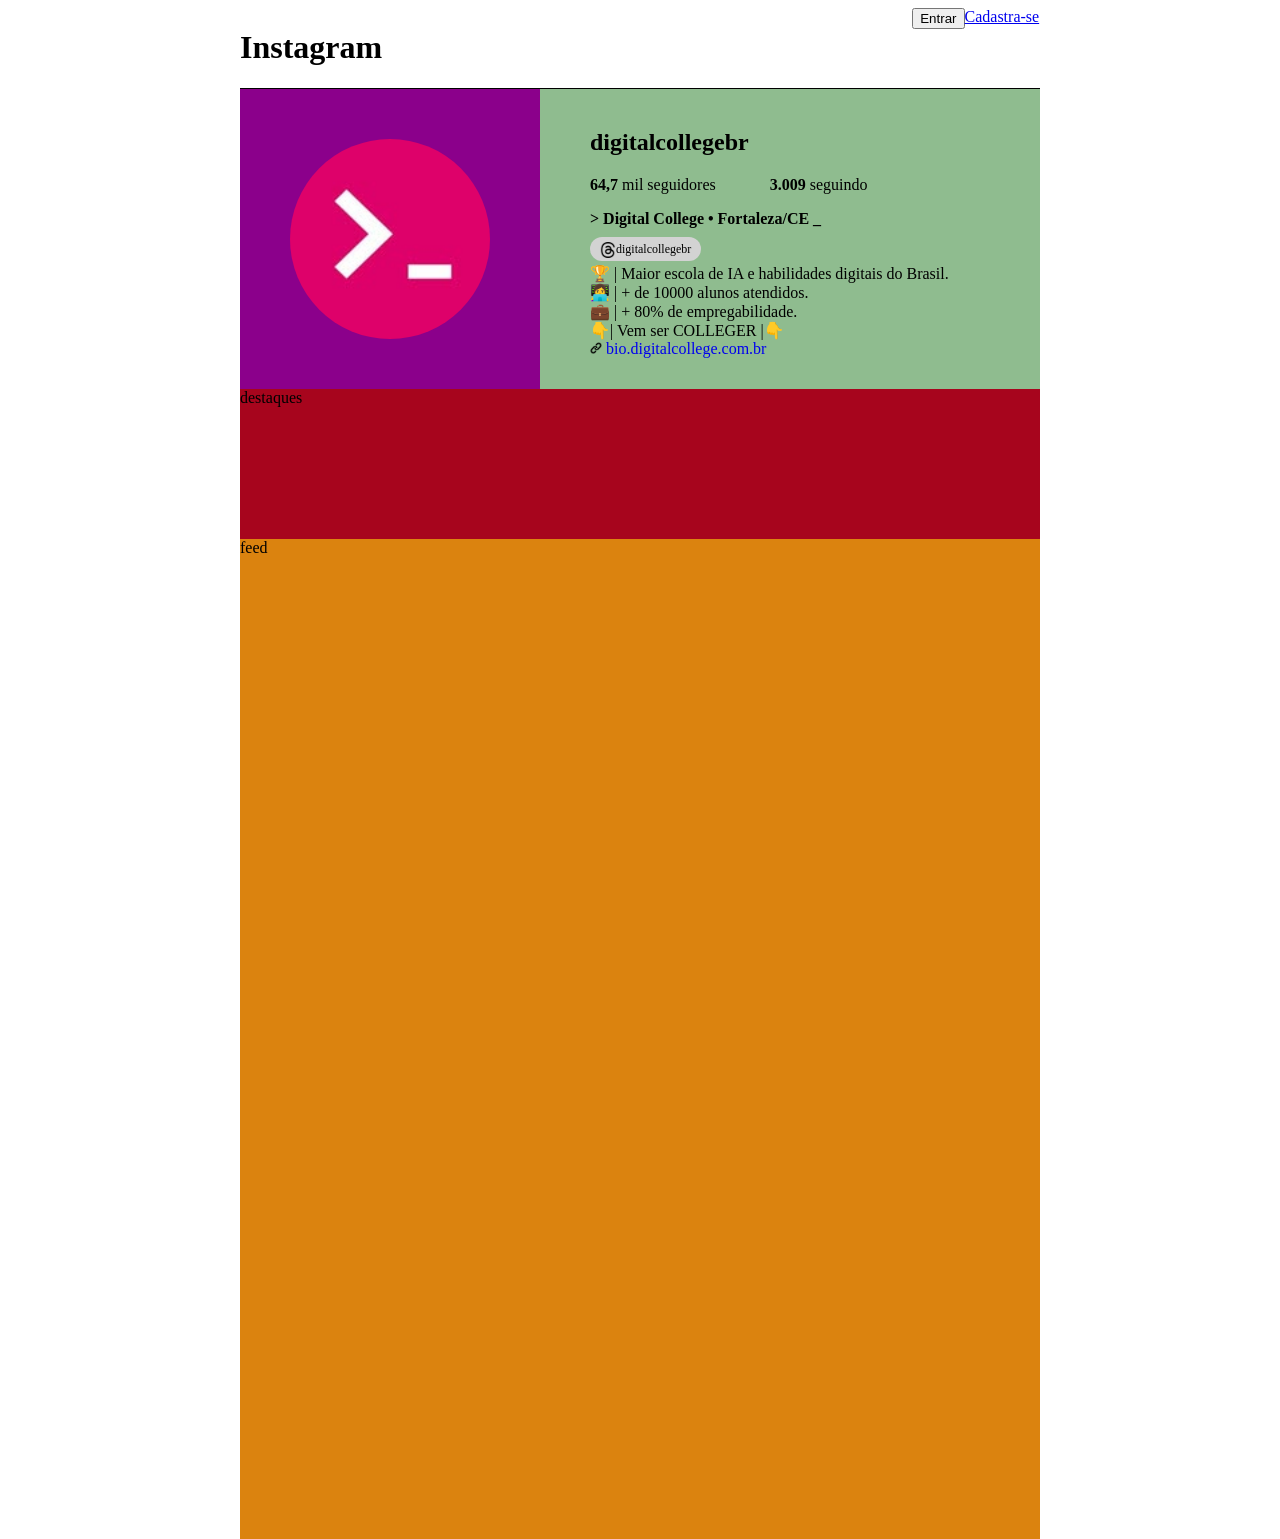
==== commit 3c70e9c4: "feat(aprimoramento do cabecalho)" ====
--- a/index.html
+++ b/index.html
@@ -8,35 +8,31 @@
 </head>
 <body>
     <div id="conteudo">
+        <header id="topo">
+            <h1>Instagram</h1>
+            <span id="afastar"><button>Entrar</button></span><span id="afastar2"><a href="https://www.instagram.com/accounts/emailsignup/">Cadastra-se</a></span>
+        </header>
             <div id="cabecalho">    
                 <div id="fotodeperfil">
                     <img id="foto" height="200" src="12.jpg" alt="Digital_College">
                 </div>
                 <div id="textodeperfil">
                     <h2>digitalcollegebr</h2>
-
-                    <div id="numeros">
-                        <strong>64,7 mil</strong> seguidores
-                        <strong>3.009</strong> seguindo
-                    </div>
-
-                    <div id="categorias">
-                    <p class="categoria">
-                    > Digital College • Fortaleza/CE _
+                    <p><b>64,7</b> mil seguidores <span id="span-seguindo">3.009</span> seguindo </p>
+                    <strong>> Digital College • Fortaleza/CE _</strong>
+                    <p class="juntinhos" id="threads">
+                        <span id="pill">
+                            <img src="threads.webp" alt="threads" height="16">digitalcollegebr   
+                        </span>
                     </p>
-
-                    <div class="tag">@digitalcollegebr
-                    </div>
-                        
-                        <p>🏆 | Maior escola de IA e habilidades digitais do Brasil.</p>
-                        <p>👩‍💻 | + de 10000 alunos atendidos.</p>
-                        <p>💼 | + 80% de empregabilidade... <b>mais</b></p>
-                       
-                    <a class="site" href="#">
-                        🔗 bio.digitalcollege.com.br
+                    <p class="juntinhos">🏆 | Maior escola de IA e habilidades digitais do Brasil.</p>
+                    <p class="juntinhos">👩‍💻 | + de 10000 alunos atendidos.</p>
+                    <p class="juntinhos">💼 | + 80% de empregabilidade.</p>
+                    <p class="juntinhos">👇| Vem ser COLLEGER |👇</p>
+                    <a href="https://bio.digitalcollege.com.br/">
+                        <i id="icone-link"></i>
+                        bio.digitalcollege.com.br
                     </a>
-                </div>
-
                 </div>
             </div>
             <div id="destaques">destaques</div>
--- a/style.css
+++ b/style.css
@@ -3,6 +3,22 @@
     height: 1000px;
     background-color: rgb(255, 230, 0);
     margin: 0 auto;
+}
+
+#topo{
+    background-color: white;
+    border-bottom: 1px solid black;
+    display: flex;
+    flex-direction: row;
+}
+
+#afastar{
+    margin-left: 530px;
+    vertical-align: middle;
+}
+
+#afastar2{
+    word-spacing: 10px;
 }
 
 #cabecalho {
@@ -41,21 +57,48 @@
     border-radius: 100px;
 }
 
-/* img{
-    border-radius: 50%;
-    margin: 50px;
-} outra opção*/
-
 #textodeperfil{
     width: 500px;
     height: 300px;
     background-color: darkseagreen;
+    padding: 20px 50px;
+    box-sizing: border-box; /* deixa no tamanho setado q queria com meu padding */
 
+    a{
+        text-decoration: none;
+    }
 }
 
+#span-seguindo{
+    font-weight: bold;
+    margin-left: 50px;
+}
 
+.juntinhos {
+    margin: 0px;
+}
 
-#tag{
-    background-color: rgb(10, 132, 240);
-    border-radius: 50px;
+#threads{
+    margin: 11px 0px 6px 0px;
+}
+
+#pill {
+    background-color: lightgray;
+    border-radius: 20px;
+    padding: 5px 10px;
+    font-size: 12px;    
+    margin: 16px 0px;
+}
+
+#pill img{
+    vertical-align: middle;
+}
+
+#icone-link{
+    display: block;
+    height: 12px;
+    width: 12px;
+    background-size: 12px;
+    background-image: url("link-icon.png");
+    display: inline-block;
 }
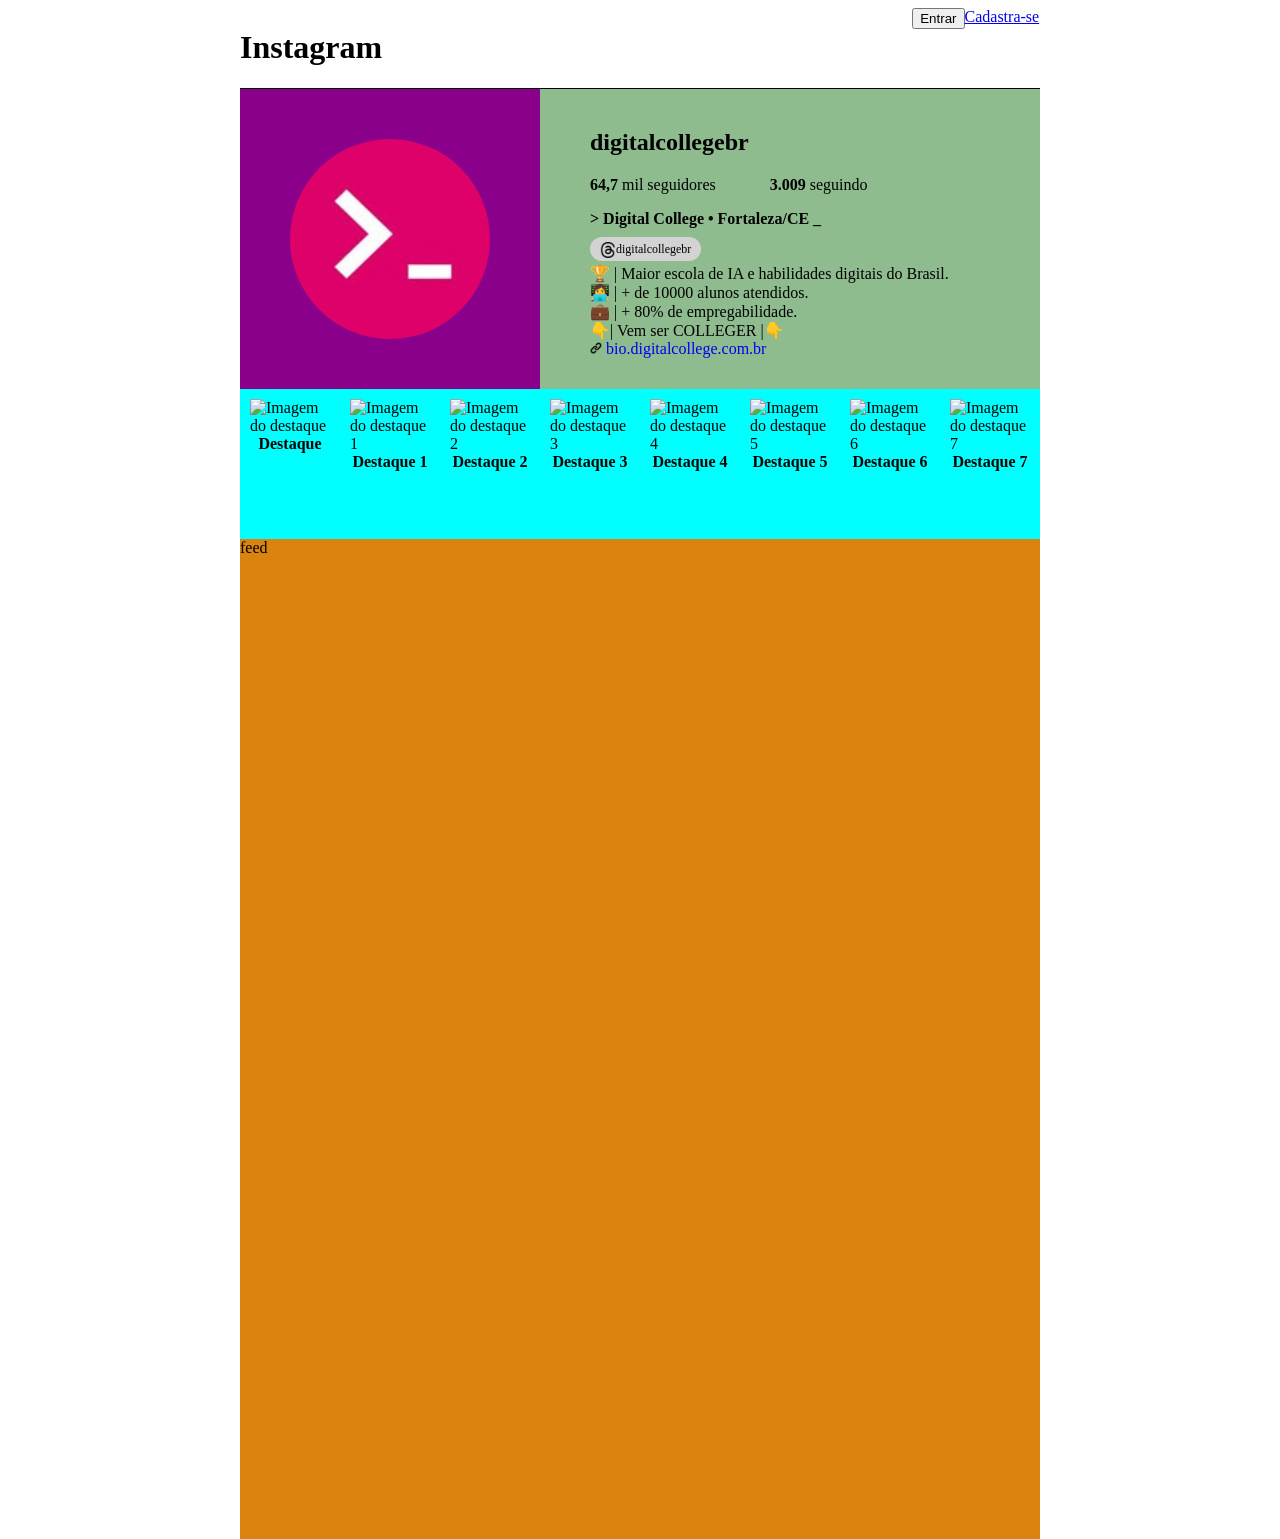
==== commit f3aceecf: "feat(adicionado feed)" ====
--- a/index.html
+++ b/index.html
@@ -35,7 +35,43 @@
                     </a>
                 </div>
             </div>
-            <div id="destaques">destaques</div>
+            <div id="destaques">
+                <div class="destaque">
+                    <img src="https://placehold.co/100x100" alt="Imagem do destaque">
+                    <p>Destaque</p>
+                </div>
+
+                <!--(.destaque>img[src="https://placehold.co/100x100" alt="Imagem do destaque $"]+p{Destaque $})*7 -->
+                
+                <div class="destaque">
+                    <img src="https://placehold.co/100x100" alt="Imagem do destaque 1">
+                    <p>Destaque 1</p>
+                </div>
+                <div class="destaque">
+                    <img src="https://placehold.co/100x100" alt="Imagem do destaque 2">
+                    <p>Destaque 2</p>
+                </div>
+                <div class="destaque">
+                    <img src="https://placehold.co/100x100" alt="Imagem do destaque 3">
+                    <p>Destaque 3</p>
+                </div>
+                <div class="destaque">
+                    <img src="https://placehold.co/100x100" alt="Imagem do destaque 4">
+                    <p>Destaque 4</p>
+                </div>
+                <div class="destaque">
+                    <img src="https://placehold.co/100x100" alt="Imagem do destaque 5">
+                    <p>Destaque 5</p>
+                </div>
+                <div class="destaque">
+                    <img src="https://placehold.co/100x100" alt="Imagem do destaque 6">
+                    <p>Destaque 6</p>
+                </div>
+                <div class="destaque">
+                    <img src="https://placehold.co/100x100" alt="Imagem do destaque 7">
+                    <p>Destaque 7</p>
+                </div>
+            </div>
             <div id="feed">feed</div>
     </div>
 </body>
--- a/style.css
+++ b/style.css
@@ -32,6 +32,8 @@
     height: 150px;
     width: 800px;
     background-color: rgb(167, 5, 29);
+    display: flex;
+    overflow: hidden;
 }
 
 #feed{
@@ -101,4 +103,19 @@
     background-size: 12px;
     background-image: url("link-icon.png");
     display: inline-block;
+}
+
+.destaque{
+    width: 120px;
+    height: 150px;
+    background-color: aqua;
+    padding: 10px;
+    box-sizing: border-box;
+
+    p{
+       margin-top: 0;
+       text-align: center;
+       font-weight: 600; 
+    }
+
 }
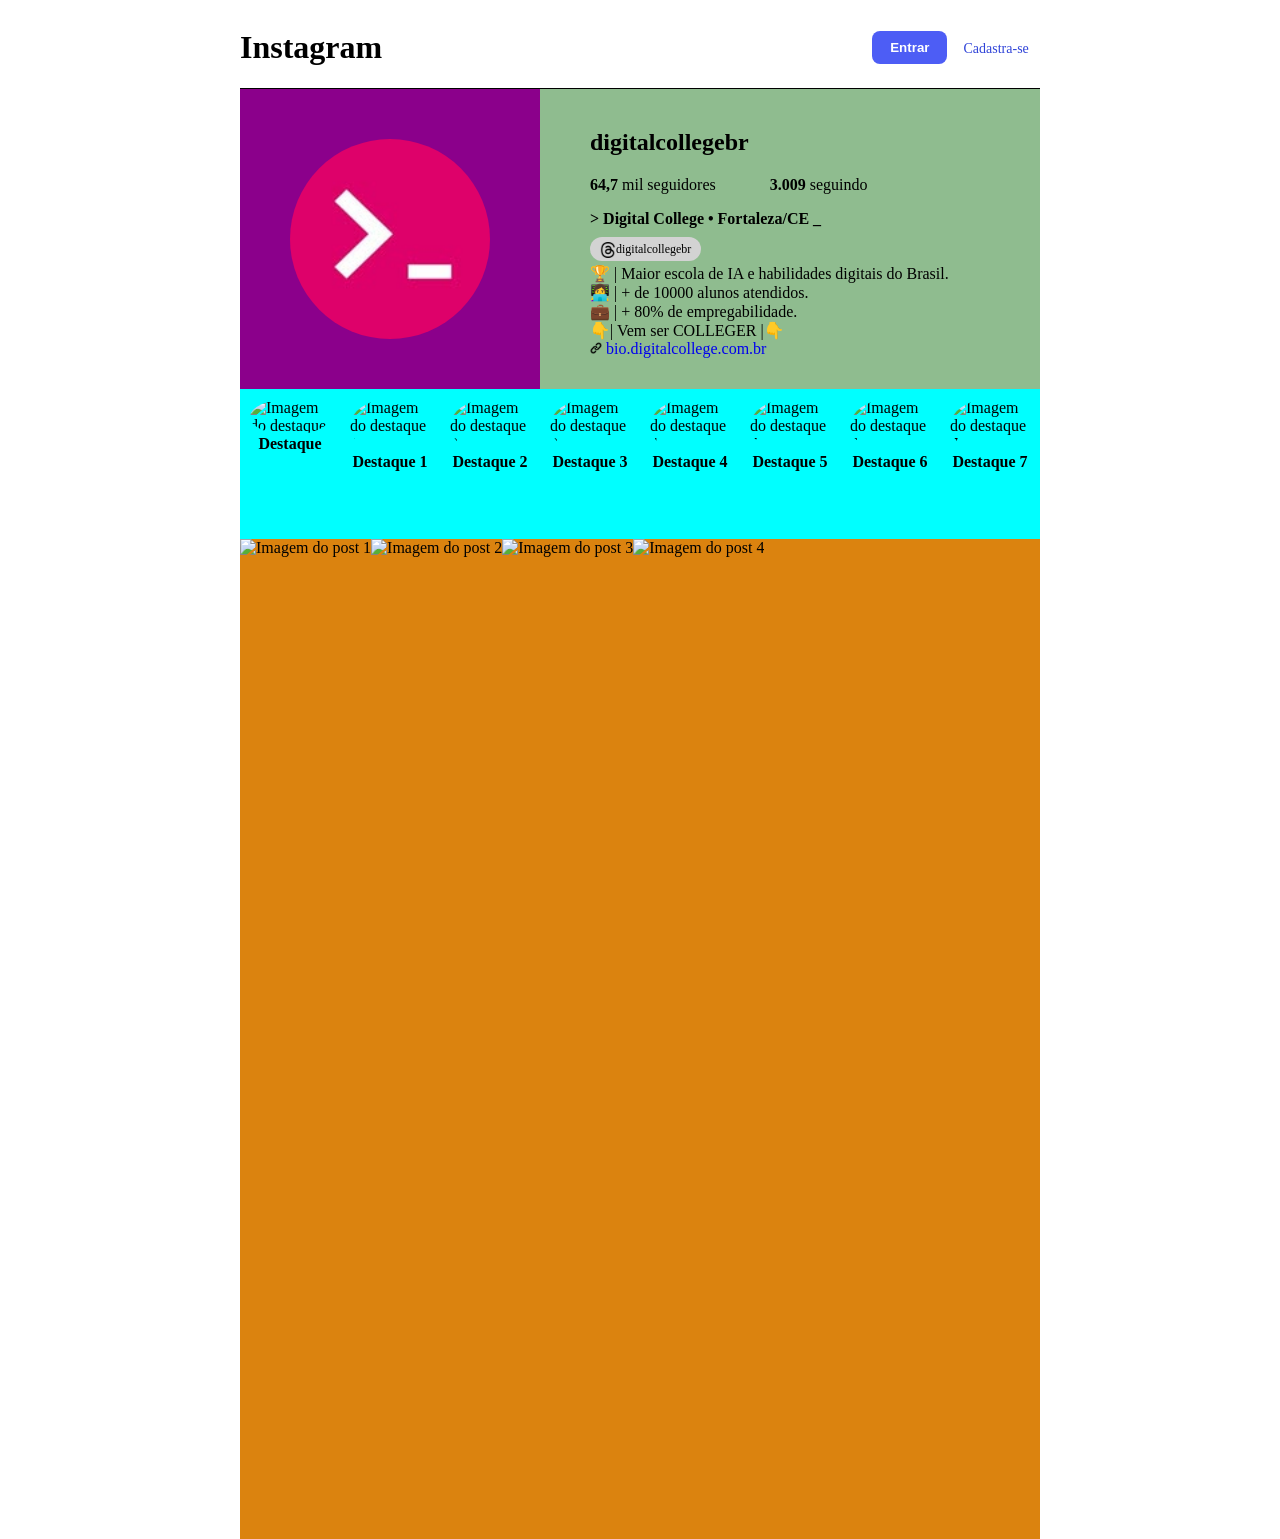
==== commit 1be3d53e: "alteração da barra" ====
--- a/index.html
+++ b/index.html
@@ -10,7 +10,9 @@
     <div id="conteudo">
         <header id="topo">
             <h1>Instagram</h1>
-            <span id="afastar"><button>Entrar</button></span><span id="afastar2"><a href="https://www.instagram.com/accounts/emailsignup/">Cadastra-se</a></span>
+            <div class="botoes">
+                <span id="afastar"><button>Entrar</button></span><span id="afastar2"><a href="https://www.instagram.com/accounts/emailsignup/">Cadastra-se</a></span>
+            </div>
         </header>
             <div id="cabecalho">    
                 <div id="fotodeperfil">
@@ -72,7 +74,20 @@
                     <p>Destaque 7</p>
                 </div>
             </div>
-            <div id="feed">feed</div>
+            <div id="feed">
+                <div class="posts">
+                    <img src="https://placehold.co/256x410" alt="Imagem do post 1">
+                </div>
+                <div class="posts">
+                    <img src="https://placehold.co/256x410" alt="Imagem do post 2">
+                </div>
+                <div class="posts">
+                    <img src="https://placehold.co/256x410" alt="Imagem do post 3">
+                </div>
+                <div class="posts">
+                    <img src="https://placehold.co/256x410" alt="Imagem do post 4">
+                </div>
+            </div>
     </div>
 </body>
 </html>
--- a/style.css
+++ b/style.css
@@ -12,9 +12,37 @@
     flex-direction: row;
 }
 
+.botoes {
+    display: flex;
+    align-items: center;
+    gap: 16px;
+}
+
+.botoes button {
+    border: none;
+    background: #4d5df5;
+    color: white;
+
+    padding: 9px 18px;
+    border-radius: 8px;
+
+    font-weight: bold;
+    cursor: pointer;
+}
+
+.botoes a {
+    color: #3044d8;
+    text-decoration: none;
+    font-size: 14px;
+}
+
 #afastar{
-    margin-left: 530px;
+    margin-left: 490px;
     vertical-align: middle;
+
+    .button{
+        background-color: blue;
+    }
 }
 
 #afastar2{
@@ -26,20 +54,6 @@
     height: 300px;
     background-color: rgb(6, 119, 119) ;
     display: flex;
-}
-
-#destaques {
-    height: 150px;
-    width: 800px;
-    background-color: rgb(167, 5, 29);
-    display: flex;
-    overflow: hidden;
-}
-
-#feed{
-    height: 1000px;
-    width: 800px;
-    background-color: rgb(219, 131, 15);
 }
 
 #fotodeperfil{
@@ -105,12 +119,24 @@
     display: inline-block;
 }
 
+#destaques {
+    height: 150px;
+    width: 800px;
+    background-color: rgb(167, 5, 29);
+    display: flex;
+    overflow: hidden;
+    overflow-x: auto;
+}
+
 .destaque{
     width: 120px;
     height: 150px;
     background-color: aqua;
     padding: 10px;
-    box-sizing: border-box;
+    
+    img{
+        border-radius: 50%;
+    }
 
     p{
        margin-top: 0;
@@ -118,4 +144,14 @@
        font-weight: 600; 
     }
 
+}
+
+#feed{
+    height: 1000px;
+    width: 800px;
+    background-color: rgb(219, 131, 15);
+    display: flex;
+    /* sem o wrap, ele acaba isno pra proxima linha */
+    flex-wrap: wrap;
+    
 }
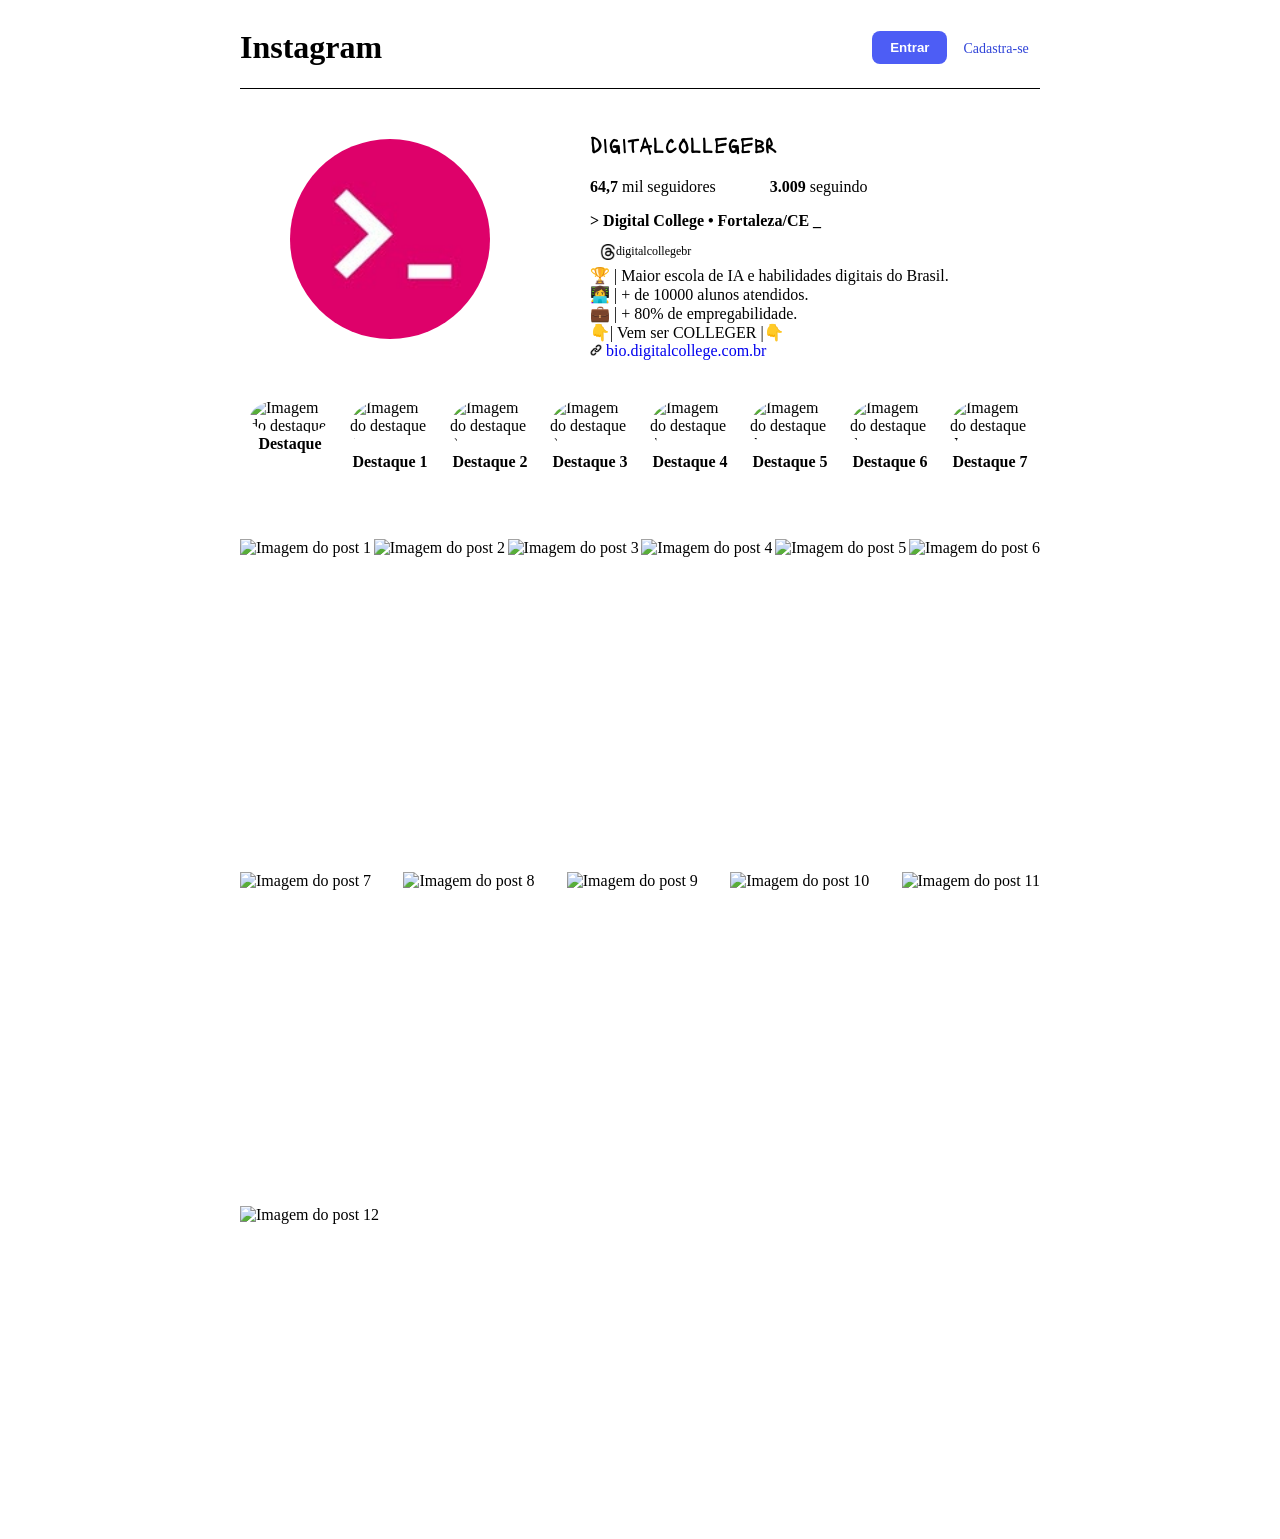
==== commit a2b38e47: "feat: terminando perfil" ====
--- a/index.html
+++ b/index.html
@@ -5,6 +5,9 @@
     <meta name="viewport" content="width=device-width, initial-scale=1.0">
     <title>Insta</title>
     <link rel="stylesheet" href="style.css">
+    <link rel="preconnect" href="https://fonts.googleapis.com">
+    <link rel="preconnect" href="https://fonts.gstatic.com" crossorigin>
+    <link href="https://fonts.googleapis.com/css2?family=Lacquer&display=swap" rel="stylesheet">
 </head>
 <body>
     <div id="conteudo">
@@ -39,7 +42,7 @@
             </div>
             <div id="destaques">
                 <div class="destaque">
-                    <img src="https://placehold.co/100x100" alt="Imagem do destaque">
+                    <img src="https://s2-glamour.glbimg.com/cFdYwP-_bLioufLCOZdziTzFTgo=/0x0:1200x1200/984x0/smart/filters:strip_icc()/i.s3.glbimg.com/v1/AUTH_ba3db981e6d14e54bb84be31c923b00c/internal_photos/bs/2025/1/b/BXLzd4RkaXiSWOETrPFA/xou-da-xuxa.webp" alt="Imagem do destaque">
                     <p>Destaque</p>
                 </div>
 
@@ -75,18 +78,44 @@
                 </div>
             </div>
             <div id="feed">
+    
                 <div class="posts">
-                    <img src="https://placehold.co/256x410" alt="Imagem do post 1">
+                    <img src="https://tse2.mm.bing.net/th/id/OIP.I-xJIA8B2eVu0y9ZK9RlwQHaKe?r=0&rs=1&pid=ImgDetMain&o=7&rm=3" alt="Imagem do post 1">
                 </div>
                 <div class="posts">
-                    <img src="https://placehold.co/256x410" alt="Imagem do post 2">
+                    <img src="https://i.pinimg.com/736x/74/ca/53/74ca53957ad8dbba9ef48de7000d45ed.jpg" alt="Imagem do post 2">
                 </div>
                 <div class="posts">
-                    <img src="https://placehold.co/256x410" alt="Imagem do post 3">
+                    <img src="https://tse3.mm.bing.net/th/id/OIP.LzgZi2mkFwejINZmzPuYAQHaIH?r=0&rs=1&pid=ImgDetMain&o=7&rm=3" alt="Imagem do post 3">
                 </div>
                 <div class="posts">
-                    <img src="https://placehold.co/256x410" alt="Imagem do post 4">
+                    <img src="https://tse1.mm.bing.net/th/id/OIP.8hyBvevgblRuc4b5hVJ-jQHaHW?r=0&rs=1&pid=ImgDetMain&o=7&rm=3" alt="Imagem do post 4">
                 </div>
+                <div class="posts">
+                    <img src="https://placehold.co/256x300" alt="Imagem do post 5">
+                </div>
+                <div class="posts">
+                    <img src="https://placehold.co/256x300" alt="Imagem do post 6">
+                </div>
+                <div class="posts">
+                    <img src="https://placehold.co/256x300" alt="Imagem do post 7">
+                </div>
+                <div class="posts">
+                    <img src="https://placehold.co/256x300" alt="Imagem do post 8">
+                </div>
+                <div class="posts">
+                    <img src="https://placehold.co/256x300" alt="Imagem do post 9">
+                </div>
+                <div class="posts">
+                    <img src="https://placehold.co/256x300" alt="Imagem do post 10">
+                </div>
+                <div class="posts">
+                    <img src="https://placehold.co/256x300" alt="Imagem do post 11">
+                </div>
+                <div class="posts">
+                    <img src="https://placehold.co/256x300" alt="Imagem do post 12">
+                </div>
+
             </div>
     </div>
 </body>
--- a/style.css
+++ b/style.css
@@ -1,11 +1,12 @@
 #conteudo {
     width: 800px;
     height: 1000px;
-    background-color: rgb(255, 230, 0);
+    /* background-color: rgb(255, 230, 0); */
     margin: 0 auto;
+    /* font-family: Arial, Helvetica, sans-serif;   */
 }
 
-#topo{
+#topo {
     background-color: white;
     border-bottom: 1px solid black;
     display: flex;
@@ -36,30 +37,30 @@
     font-size: 14px;
 }
 
-#afastar{
+#afastar {
     margin-left: 490px;
     vertical-align: middle;
 
-    .button{
+    .button {
         background-color: blue;
     }
 }
 
-#afastar2{
+#afastar2 {
     word-spacing: 10px;
 }
 
 #cabecalho {
     width: 800px;
     height: 300px;
-    background-color: rgb(6, 119, 119) ;
+    /* background-color: rgb(6, 119, 119); */
     display: flex;
 }
 
-#fotodeperfil{
+#fotodeperfil {
     width: 300px;
     height: 300px;
-    background-color: darkmagenta;
+    /* background-color: darkmagenta; */
     display: flex;
     align-items: center;
     justify-content: center;
@@ -69,23 +70,30 @@
 
 }
 
-#foto{
+#foto {
     border-radius: 100px;
 }
 
-#textodeperfil{
+#textodeperfil {
     width: 500px;
     height: 300px;
-    background-color: darkseagreen;
+    /* background-color: darkseagreen; */
     padding: 20px 50px;
-    box-sizing: border-box; /* deixa no tamanho setado q queria com meu padding */
+    box-sizing: border-box;
+    /* deixa no tamanho setado q queria com meu padding */
 
-    a{
+    h2{
+        font-family: "Lacquer", system-ui;
+        font-weight: 400;
+        font-style: normal;
+
+    }
+    a {
         text-decoration: none;
     }
 }
 
-#span-seguindo{
+#span-seguindo {
     font-weight: bold;
     margin-left: 50px;
 }
@@ -94,23 +102,23 @@
     margin: 0px;
 }
 
-#threads{
+#threads {
     margin: 11px 0px 6px 0px;
 }
 
 #pill {
-    background-color: lightgray;
+    /* background-color: lightgray; */
     border-radius: 20px;
     padding: 5px 10px;
-    font-size: 12px;    
+    font-size: 12px;
     margin: 16px 0px;
 }
 
-#pill img{
+#pill img {
     vertical-align: middle;
 }
 
-#icone-link{
+#icone-link {
     display: block;
     height: 12px;
     width: 12px;
@@ -122,36 +130,59 @@
 #destaques {
     height: 150px;
     width: 800px;
-    background-color: rgb(167, 5, 29);
+    /* background-color: rgb(167, 5, 29); */
     display: flex;
     overflow: hidden;
     overflow-x: auto;
 }
 
-.destaque{
+.destaque {
     width: 120px;
     height: 150px;
-    background-color: aqua;
+    /* background-color: aqua; */
     padding: 10px;
-    
-    img{
+
+    img {
         border-radius: 50%;
+        width: 100px;
+        height: 100px;
+        object-fit: contain;
     }
 
-    p{
-       margin-top: 0;
-       text-align: center;
-       font-weight: 600; 
+    p {
+        margin-top: 0;
+        text-align: center;
+        font-weight: 600;
     }
 
 }
 
-#feed{
+#feed {
     height: 1000px;
     width: 800px;
-    background-color: rgb(219, 131, 15);
+    /* background-color: rgb(219, 131, 15); */
     display: flex;
-    /* sem o wrap, ele acaba isno pra proxima linha */
+    overflow: hidden;
+    overflow-y: scroll;
     flex-wrap: wrap;
-    
+    justify-content: space-between;
+
+    .post{
+        /* height: 100%;
+        width: 100%; */
+        
+    }
+    img{
+        width: 256px;
+        height: 300px;
+        object-fit: contain;
+        /* o cover faz com a pag inteira sem distorcer */
+    }
+    /* grid-template-columns: repeat(3, 1fr);
+    row-gap: 50px; */
+    /* justify-content: center; */
+    /* align-content: flex-start;  */
+    /* display: grid;
+    /sem o wrap, ele acaba isno pra proxima linha 
+    flex-wrap: wrap; */
 }
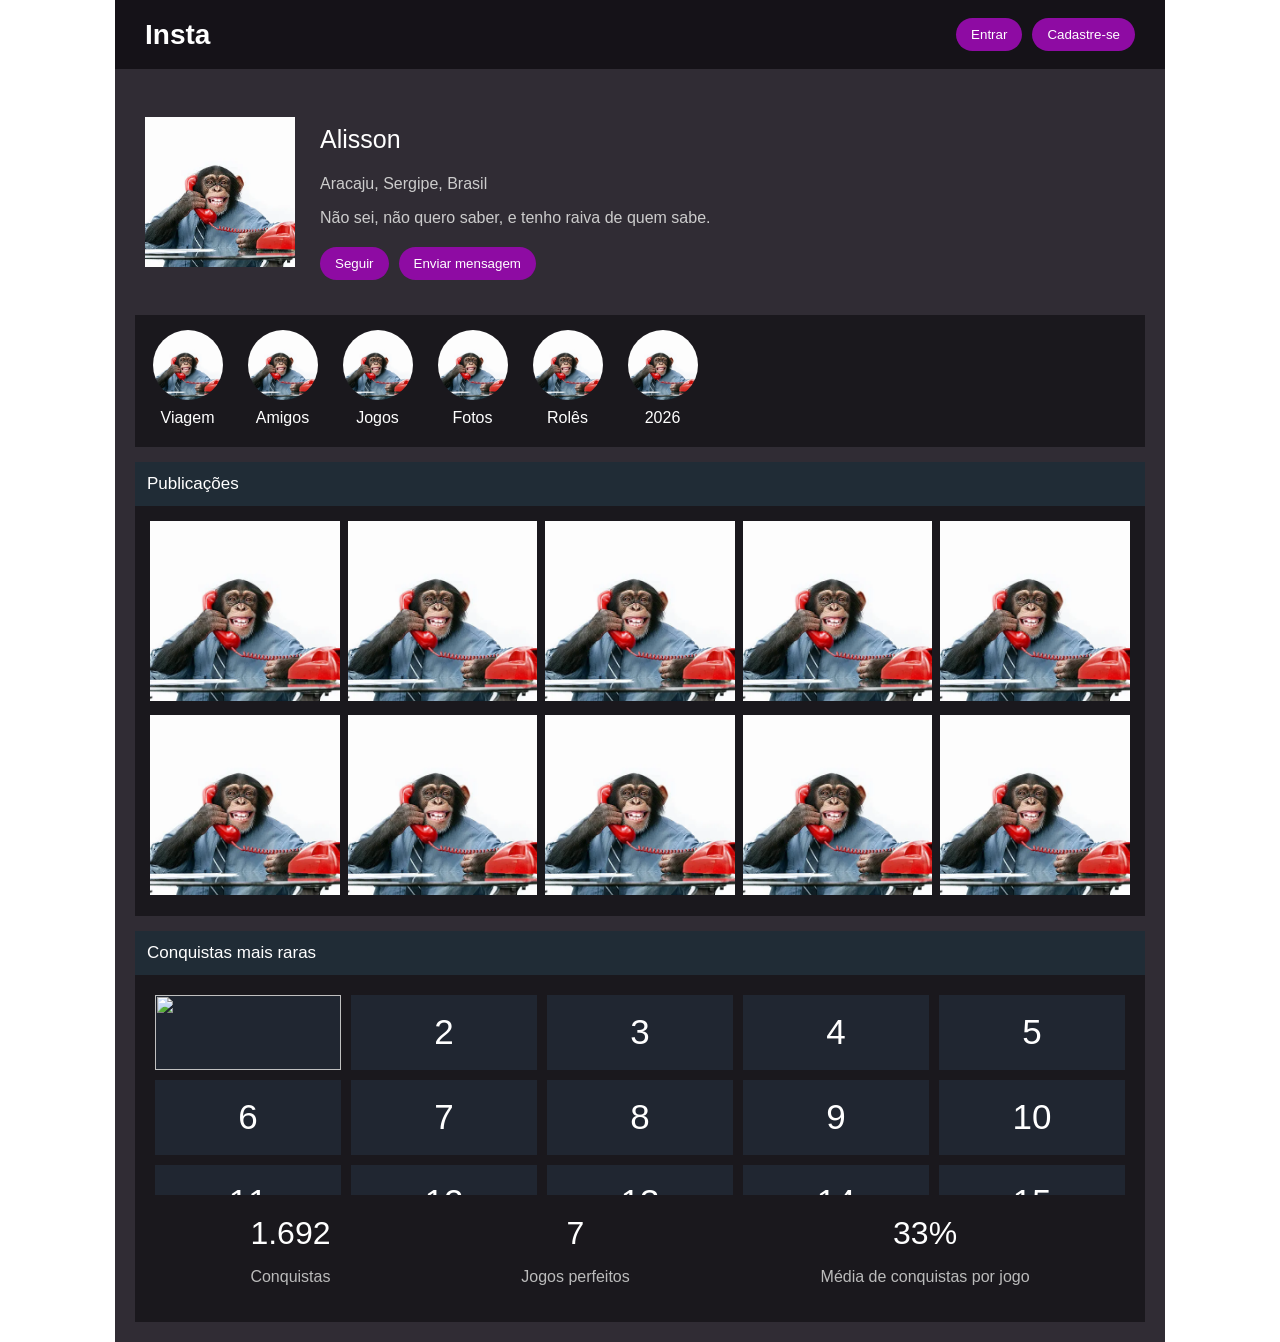
==== commit 6731ff3c: "feat: mudança da interface, adição das cconquistas e seguindo a ideia da branch modelo" ====
--- a/index.html
+++ b/index.html
@@ -1,124 +1,90 @@
 <!DOCTYPE html>
-<html lang="en">
+<html lang="pt-BR">
 <head>
     <meta charset="UTF-8">
-    <meta name="viewport" content="width=device-width, initial-scale=1.0">
     <title>Insta</title>
     <link rel="stylesheet" href="style.css">
-    <link rel="preconnect" href="https://fonts.googleapis.com">
-    <link rel="preconnect" href="https://fonts.gstatic.com" crossorigin>
-    <link href="https://fonts.googleapis.com/css2?family=Lacquer&display=swap" rel="stylesheet">
 </head>
 <body>
-    <div id="conteudo">
-        <header id="topo">
-            <h1>Instagram</h1>
-            <div class="botoes">
-                <span id="afastar"><button>Entrar</button></span><span id="afastar2"><a href="https://www.instagram.com/accounts/emailsignup/">Cadastra-se</a></span>
+    <div class="perfil">
+        <header class="topo">
+            <div class="logo">Insta</div>
+            <div class="login">
+                <button>Entrar</button>
+                <button>Cadastre-se</button>
             </div>
         </header>
-            <div id="cabecalho">    
-                <div id="fotodeperfil">
-                    <img id="foto" height="200" src="12.jpg" alt="Digital_College">
-                </div>
-                <div id="textodeperfil">
-                    <h2>digitalcollegebr</h2>
-                    <p><b>64,7</b> mil seguidores <span id="span-seguindo">3.009</span> seguindo </p>
-                    <strong>> Digital College • Fortaleza/CE _</strong>
-                    <p class="juntinhos" id="threads">
-                        <span id="pill">
-                            <img src="threads.webp" alt="threads" height="16">digitalcollegebr   
-                        </span>
-                    </p>
-                    <p class="juntinhos">🏆 | Maior escola de IA e habilidades digitais do Brasil.</p>
-                    <p class="juntinhos">👩‍💻 | + de 10000 alunos atendidos.</p>
-                    <p class="juntinhos">💼 | + 80% de empregabilidade.</p>
-                    <p class="juntinhos">👇| Vem ser COLLEGER |👇</p>
-                    <a href="https://bio.digitalcollege.com.br/">
-                        <i id="icone-link"></i>
-                        bio.digitalcollege.com.br
-                    </a>
+
+        <section class="cabecalho">
+            <div class="foto">
+                <img src="foto-perfil.webp" alt="Foto de perfil">
+            </div>
+
+            <div class="info">
+                <h1>Alisson</h1>
+                <p>Aracaju, Sergipe, Brasil</p>
+                <p>Não sei, não quero saber, e tenho raiva de quem sabe.</p>
+
+                <div class="botoes">
+                    <button>Seguir</button>
+                    <button>Enviar mensagem</button>
                 </div>
             </div>
-            <div id="destaques">
-                <div class="destaque">
-                    <img src="https://s2-glamour.glbimg.com/cFdYwP-_bLioufLCOZdziTzFTgo=/0x0:1200x1200/984x0/smart/filters:strip_icc()/i.s3.glbimg.com/v1/AUTH_ba3db981e6d14e54bb84be31c923b00c/internal_photos/bs/2025/1/b/BXLzd4RkaXiSWOETrPFA/xou-da-xuxa.webp" alt="Imagem do destaque">
-                    <p>Destaque</p>
+        </section>
+
+        <main class="conteudo">
+            <section class="destaques">
+                <div class="destaque"><img src="foto-perfil.webp" alt=""><p>Viagem</p></div>
+                <div class="destaque"><img src="foto-perfil.webp" alt=""><p>Amigos</p></div>
+                <div class="destaque"><img src="foto-perfil.webp" alt=""><p>Jogos</p></div>
+                <div class="destaque"><img src="foto-perfil.webp" alt=""><p>Fotos</p></div>
+                <div class="destaque"><img src="foto-perfil.webp" alt=""><p>Rolês</p></div>
+                <div class="destaque"><img src="foto-perfil.webp" alt=""><p>2026</p></div>
+            </section>
+
+            <section class="feed">
+                <h2>Publicações</h2>
+                <div class="posts">
+                    <div class="post"><img src="foto-perfil.webp" alt=""></div>
+                    <div class="post"><img src="foto-perfil.webp" alt=""></div>
+                    <div class="post"><img src="foto-perfil.webp" alt=""></div>
+                    <div class="post"><img src="foto-perfil.webp" alt=""></div>
+                    <div class="post"><img src="foto-perfil.webp" alt=""></div>
+                    <div class="post"><img src="foto-perfil.webp" alt=""></div>
+                    <div class="post"><img src="foto-perfil.webp" alt=""></div>
+                    <div class="post"><img src="foto-perfil.webp" alt=""></div>
+                    <div class="post"><img src="foto-perfil.webp" alt=""></div>
+                    <div class="post"><img src="foto-perfil.webp" alt=""></div>
+                </div>
+            </section>
+
+            <section class="conquistas">
+                <h2>Conquistas mais raras</h2>
+                <div class="lista">
+                    <div class="conquista"><img src="https://shared.fastly.steamstatic.com/community_assets/images/apps/1235140/2a976280a73e1083434a6de2b18c3cf7c3ad61f8.jpg" alt=""></div>
+                    <div class="conquista">2</div>
+                    <div class="conquista">3</div>
+                    <div class="conquista">4</div>
+                    <div class="conquista">5</div>
+                    <div class="conquista">6</div>
+                    <div class="conquista">7</div>
+                    <div class="conquista">8</div>
+                    <div class="conquista">9</div>
+                    <div class="conquista">10</div>
+                    <div class="conquista">11</div>
+                    <div class="conquista">12</div>
+                    <div class="conquista">13</div>
+                    <div class="conquista">14</div>
+                    <div class="conquista">15</div>
                 </div>
 
-                <!--(.destaque>img[src="https://placehold.co/100x100" alt="Imagem do destaque $"]+p{Destaque $})*7 -->
-                
-                <div class="destaque">
-                    <img src="https://placehold.co/100x100" alt="Imagem do destaque 1">
-                    <p>Destaque 1</p>
+                <div class="estatisticas">
+                    <div><strong>1.692</strong><p>Conquistas</p></div>
+                    <div><strong>7</strong><p>Jogos perfeitos</p></div>
+                    <div><strong>33%</strong><p>Média de conquistas por jogo</p></div>
                 </div>
-                <div class="destaque">
-                    <img src="https://placehold.co/100x100" alt="Imagem do destaque 2">
-                    <p>Destaque 2</p>
-                </div>
-                <div class="destaque">
-                    <img src="https://placehold.co/100x100" alt="Imagem do destaque 3">
-                    <p>Destaque 3</p>
-                </div>
-                <div class="destaque">
-                    <img src="https://placehold.co/100x100" alt="Imagem do destaque 4">
-                    <p>Destaque 4</p>
-                </div>
-                <div class="destaque">
-                    <img src="https://placehold.co/100x100" alt="Imagem do destaque 5">
-                    <p>Destaque 5</p>
-                </div>
-                <div class="destaque">
-                    <img src="https://placehold.co/100x100" alt="Imagem do destaque 6">
-                    <p>Destaque 6</p>
-                </div>
-                <div class="destaque">
-                    <img src="https://placehold.co/100x100" alt="Imagem do destaque 7">
-                    <p>Destaque 7</p>
-                </div>
-            </div>
-            <div id="feed">
-    
-                <div class="posts">
-                    <img src="https://tse2.mm.bing.net/th/id/OIP.I-xJIA8B2eVu0y9ZK9RlwQHaKe?r=0&rs=1&pid=ImgDetMain&o=7&rm=3" alt="Imagem do post 1">
-                </div>
-                <div class="posts">
-                    <img src="https://i.pinimg.com/736x/74/ca/53/74ca53957ad8dbba9ef48de7000d45ed.jpg" alt="Imagem do post 2">
-                </div>
-                <div class="posts">
-                    <img src="https://tse3.mm.bing.net/th/id/OIP.LzgZi2mkFwejINZmzPuYAQHaIH?r=0&rs=1&pid=ImgDetMain&o=7&rm=3" alt="Imagem do post 3">
-                </div>
-                <div class="posts">
-                    <img src="https://tse1.mm.bing.net/th/id/OIP.8hyBvevgblRuc4b5hVJ-jQHaHW?r=0&rs=1&pid=ImgDetMain&o=7&rm=3" alt="Imagem do post 4">
-                </div>
-                <div class="posts">
-                    <img src="https://placehold.co/256x300" alt="Imagem do post 5">
-                </div>
-                <div class="posts">
-                    <img src="https://placehold.co/256x300" alt="Imagem do post 6">
-                </div>
-                <div class="posts">
-                    <img src="https://placehold.co/256x300" alt="Imagem do post 7">
-                </div>
-                <div class="posts">
-                    <img src="https://placehold.co/256x300" alt="Imagem do post 8">
-                </div>
-                <div class="posts">
-                    <img src="https://placehold.co/256x300" alt="Imagem do post 9">
-                </div>
-                <div class="posts">
-                    <img src="https://placehold.co/256x300" alt="Imagem do post 10">
-                </div>
-                <div class="posts">
-                    <img src="https://placehold.co/256x300" alt="Imagem do post 11">
-                </div>
-                <div class="posts">
-                    <img src="https://placehold.co/256x300" alt="Imagem do post 12">
-                </div>
-
-            </div>
+            </section>
+        </main>
     </div>
 </body>
 </html>
-
-
--- a/style.css
+++ b/style.css
@@ -1,188 +1,199 @@
-#conteudo {
-    width: 800px;
-    height: 1000px;
-    /* background-color: rgb(255, 230, 0); */
-    margin: 0 auto;
-    /* font-family: Arial, Helvetica, sans-serif;   */
+body {
+    margin: 0;
+    font-family: Arial, sans-serif;
+    background-image: url("https://cdn.pixabay.com/animation/2023/01/19/17/23/17-23-21-162_512.gif");
+    background-size: cover;
+    background-position: center;
+    color: white;
 }
 
-#topo {
-    background-color: white;
-    border-bottom: 1px solid black;
-    display: flex;
-    flex-direction: row;
+.perfil {
+    width: 1050px;
+    margin: auto;
+    background: rgba(20, 15, 25, 0.88);
+    min-height: 100vh;
 }
 
-.botoes {
+.topo {
     display: flex;
+    justify-content: space-between;
     align-items: center;
-    gap: 16px;
-}
+    padding: 18px 30px;
+    background: #151218;
 
-.botoes button {
-    border: none;
-    background: #4d5df5;
-    color: white;
+    .logo {
+        font-size: 28px;
+        font-weight: bold;
+    }
 
-    padding: 9px 18px;
-    border-radius: 8px;
-
-    font-weight: bold;
-    cursor: pointer;
-}
-
-.botoes a {
-    color: #3044d8;
-    text-decoration: none;
-    font-size: 14px;
-}
-
-#afastar {
-    margin-left: 490px;
-    vertical-align: middle;
-
-    .button {
-        background-color: blue;
+    .login {
+        display: flex;
+        gap: 10px;
     }
 }
 
-#afastar2 {
-    word-spacing: 10px;
+button {
+    padding: 9px 15px;
+    background: #8e0ba3;
+    color: white;
+    border: 0;
+    cursor: pointer;
+    transition: transform 0.2s;
+    border-radius: 50px;
 }
 
-#cabecalho {
-    width: 800px;
-    height: 300px;
-    /* background-color: rgb(6, 119, 119); */
-    display: flex;
+button:hover {
+    transform: scale(1.05);
 }
 
-#fotodeperfil {
-    width: 300px;
-    height: 300px;
-    /* background-color: darkmagenta; */
+.cabecalho {
     display: flex;
+    gap: 25px;
+    padding: 35px 30px;
     align-items: center;
-    justify-content: center;
-    /* padding: 50px;
-    box-sizing: border-box;
-    uma opção pra enquadrar aí  */
 
-}
+    .foto {
+        width: 150px;
+        height: 150px;
 
-#foto {
-    border-radius: 100px;
-}
+        img {
+            width: 100%;
+            height: 100%;
+            object-fit: cover;
+        }
+    }
 
-#textodeperfil {
-    width: 500px;
-    height: 300px;
-    /* background-color: darkseagreen; */
-    padding: 20px 50px;
-    box-sizing: border-box;
-    /* deixa no tamanho setado q queria com meu padding */
+    .info {
+        flex: 1;
 
-    h2{
-        font-family: "Lacquer", system-ui;
-        font-weight: 400;
-        font-style: normal;
+        h1 {
+            font-size: 25px;
+            font-weight: normal;
+        }
 
-    }
-    a {
-        text-decoration: none;
+        p {
+            color: #ccc;
+        }
+
+        .botoes {
+            display: flex;
+            gap: 10px;
+            margin-top: 20px;
+        }
     }
 }
 
-#span-seguindo {
-    font-weight: bold;
-    margin-left: 50px;
+.conteudo {
+    padding: 0 20px 20px;
 }
 
-.juntinhos {
-    margin: 0px;
+.destaques {
+    display: flex;
+    gap: 20px;
+    padding: 15px;
+    overflow-x: auto;
+    background: rgba(9, 9, 12, 0.55);
+
+    .destaque {
+        text-align: center;
+        min-width: 75px;
+        transition: transform 0.2s;
+
+        img {
+            width: 70px;
+            height: 70px;
+            border-radius: 50%;
+            object-fit: cover;
+        }
+
+        p {
+            margin: 5px;
+        }
+    }
+
+    .destaque:hover {
+        transform: scale(1.08);
+    }
 }
 
-#threads {
-    margin: 11px 0px 6px 0px;
+.feed, .conquistas {
+    margin-top: 15px;
+    background: rgba(9, 9, 12, 0.55);
+
+    h2 {
+        font-size: 17px;
+        font-weight: normal;
+        padding: 12px;
+        margin: 0;
+        background: rgba(40, 70, 85, 0.45);
+    }
 }
 
-#pill {
-    /* background-color: lightgray; */
-    border-radius: 20px;
-    padding: 5px 10px;
-    font-size: 12px;
-    margin: 16px 0px;
+.posts {
+    display: grid;
+    grid-template-columns: repeat(5, 1fr);
+    gap: 8px;
+    padding: 15px;
+    height: 380px;
+    overflow: auto;
+
+    .post {
+        height: 180px;
+        transition: transform 0.2s;
+
+        img {
+            width: 100%;
+            height: 100%;
+            object-fit: cover;
+        }
+    }
+
+    .post:hover {
+        transform: scale(1.05);
+    }
 }
 
-#pill img {
-    vertical-align: middle;
+.lista {
+    display: grid;
+    grid-template-columns: repeat(5, 1fr);
+    gap: 10px;
+    padding: 20px;
+    height: 180px;
+    overflow: auto;
+
+    .conquista {
+        height: 75px;
+        display: flex;
+        justify-content: center;
+        align-items: center;
+        background: #202631;
+        font-size: 35px;
+        transition: transform 0.2s;
+
+        img {
+            width: 100%;
+            height: 100%;
+            object-fit: cover;
+        }
+    }
+
+    .conquista:hover {
+        transform: scale(1.08);
+    }
 }
 
-#icone-link {
-    display: block;
-    height: 12px;
-    width: 12px;
-    background-size: 12px;
-    background-image: url("link-icon.png");
-    display: inline-block;
-}
+.estatisticas {
+    display: flex;
+    justify-content: space-around;
+    padding: 20px;
+    text-align: center;
 
-#destaques {
-    height: 150px;
-    width: 800px;
-    /* background-color: rgb(167, 5, 29); */
-    display: flex;
-    overflow: hidden;
-    overflow-x: auto;
-}
-
-.destaque {
-    width: 120px;
-    height: 150px;
-    /* background-color: aqua; */
-    padding: 10px;
-
-    img {
-        border-radius: 50%;
-        width: 100px;
-        height: 100px;
-        object-fit: contain;
+    strong {
+        font-size: 32px;
+        font-weight: normal;
     }
 
     p {
-        margin-top: 0;
-        text-align: center;
-        font-weight: 600;
+        color: #bbb;
     }
-
 }
-
-#feed {
-    height: 1000px;
-    width: 800px;
-    /* background-color: rgb(219, 131, 15); */
-    display: flex;
-    overflow: hidden;
-    overflow-y: scroll;
-    flex-wrap: wrap;
-    justify-content: space-between;
-
-    .post{
-        /* height: 100%;
-        width: 100%; */
-        
-    }
-    img{
-        width: 256px;
-        height: 300px;
-        object-fit: contain;
-        /* o cover faz com a pag inteira sem distorcer */
-    }
-    /* grid-template-columns: repeat(3, 1fr);
-    row-gap: 50px; */
-    /* justify-content: center; */
-    /* align-content: flex-start;  */
-    /* display: grid;
-    /sem o wrap, ele acaba isno pra proxima linha 
-    flex-wrap: wrap; */
-}
